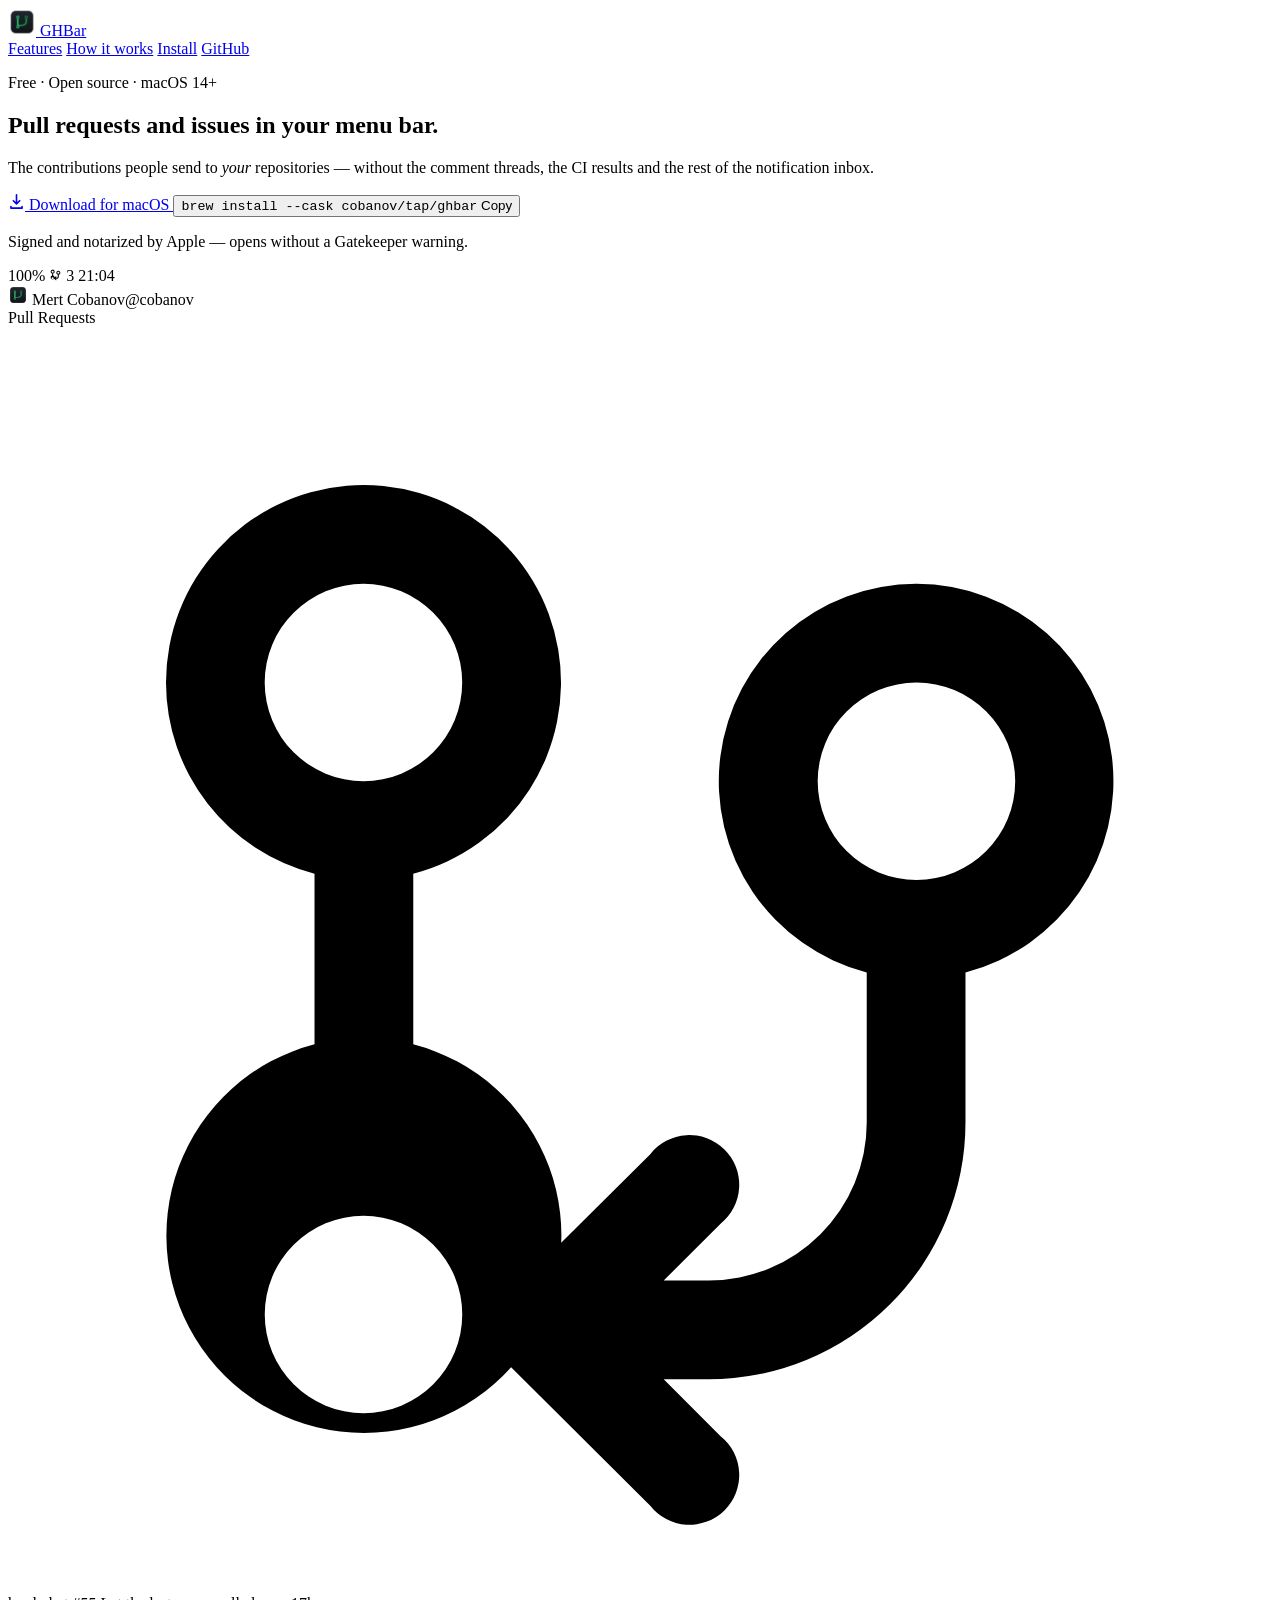
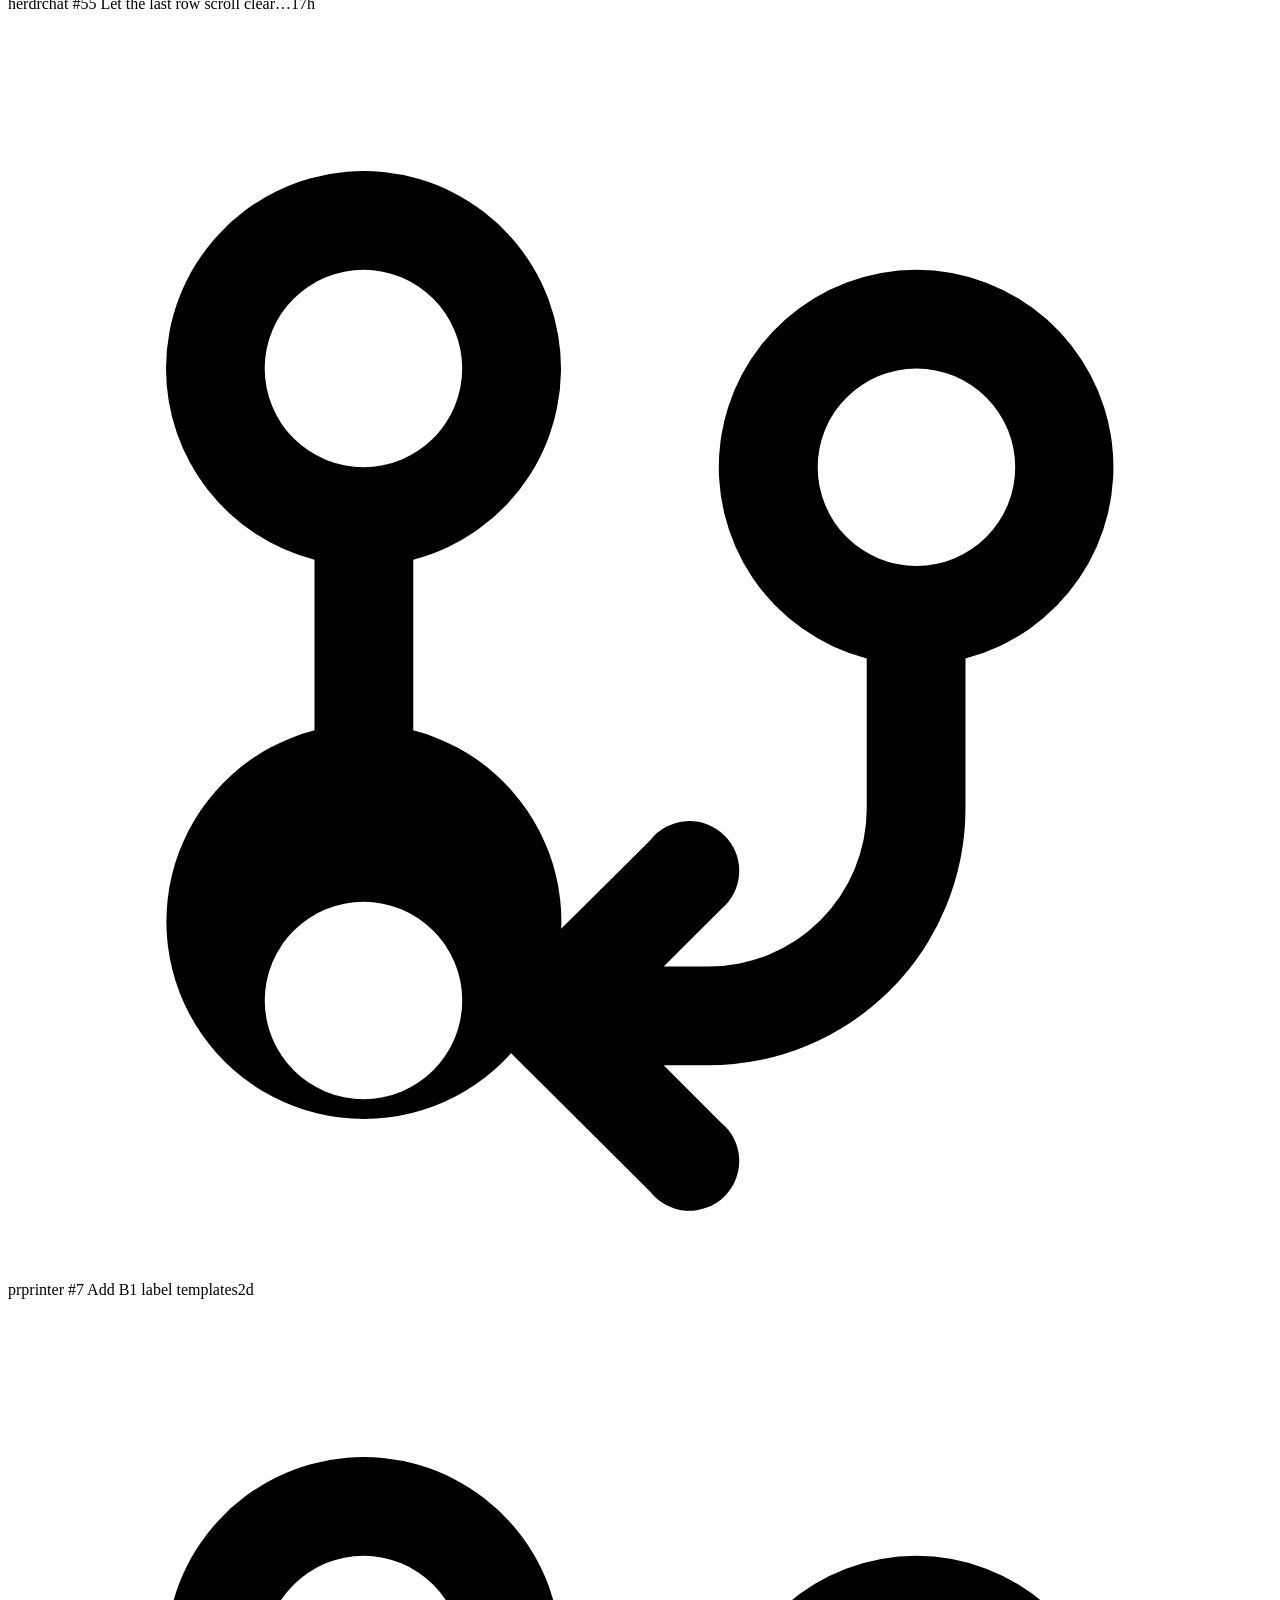
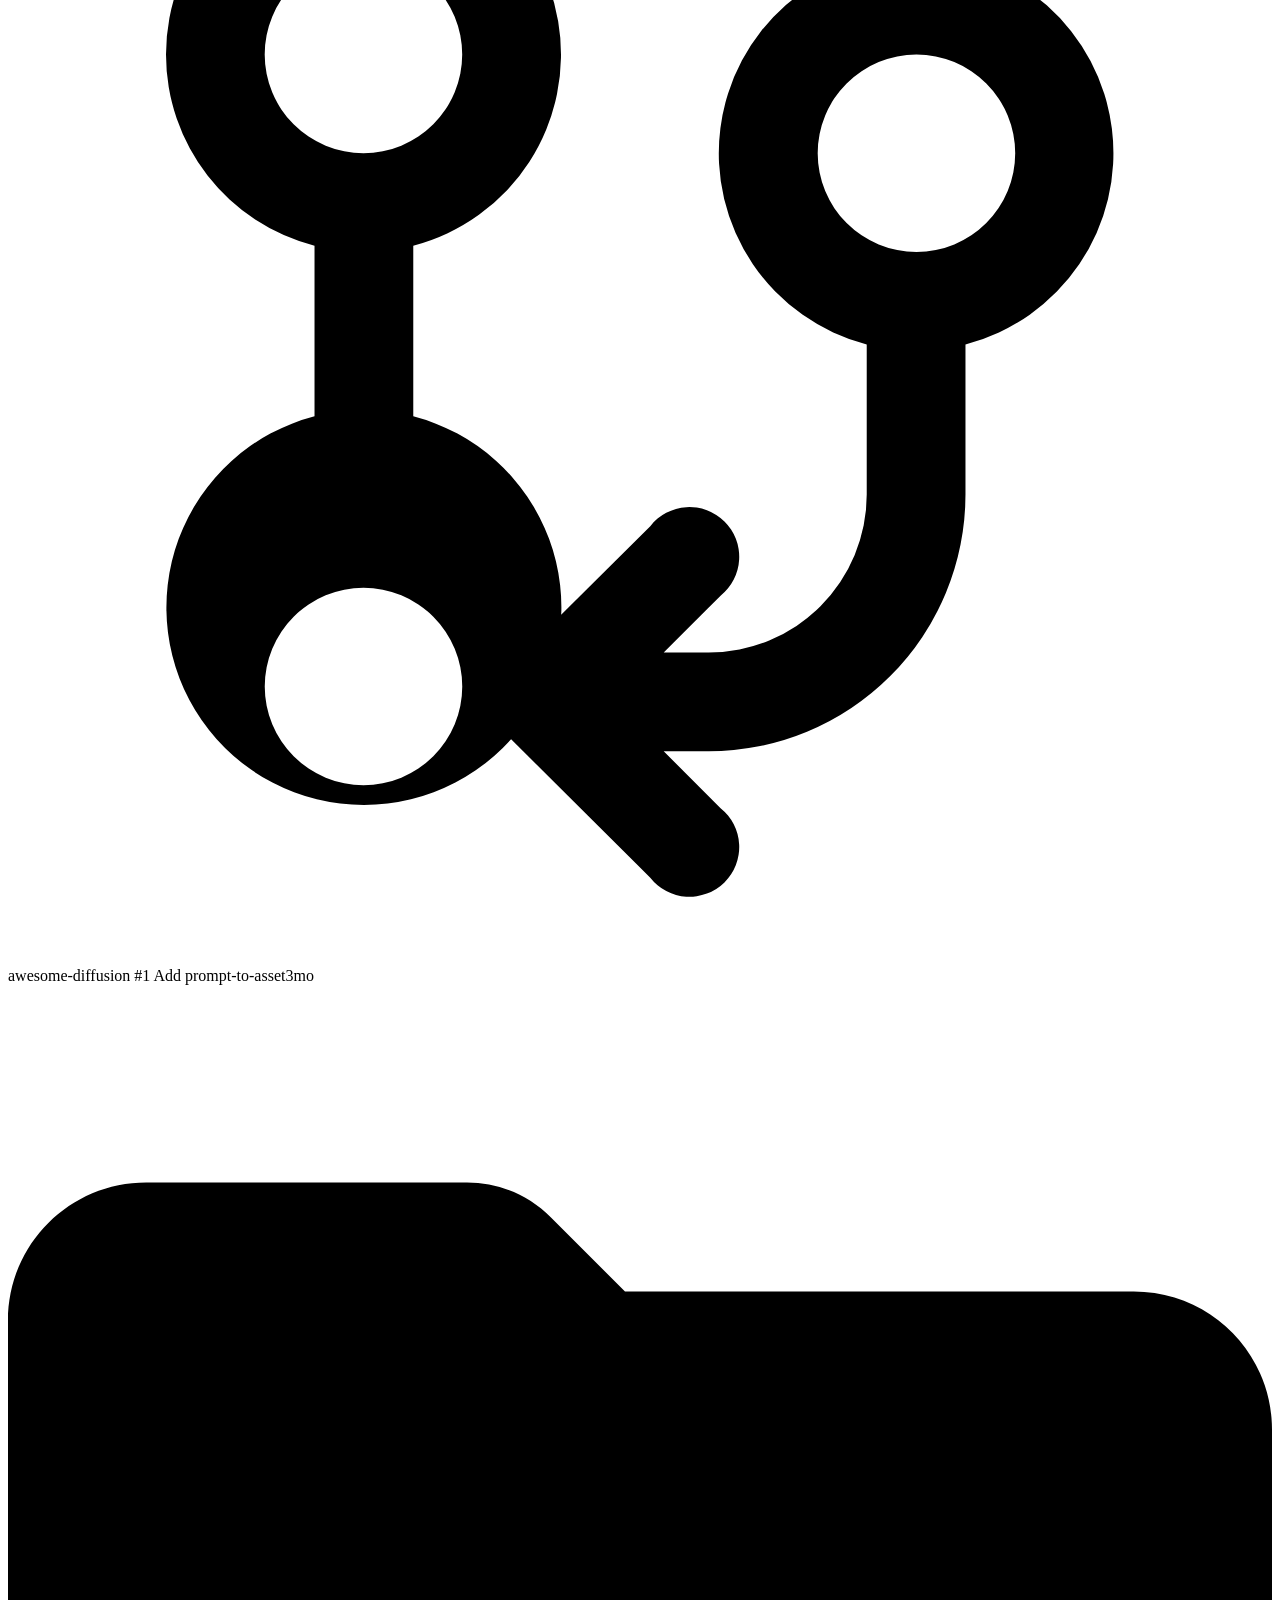
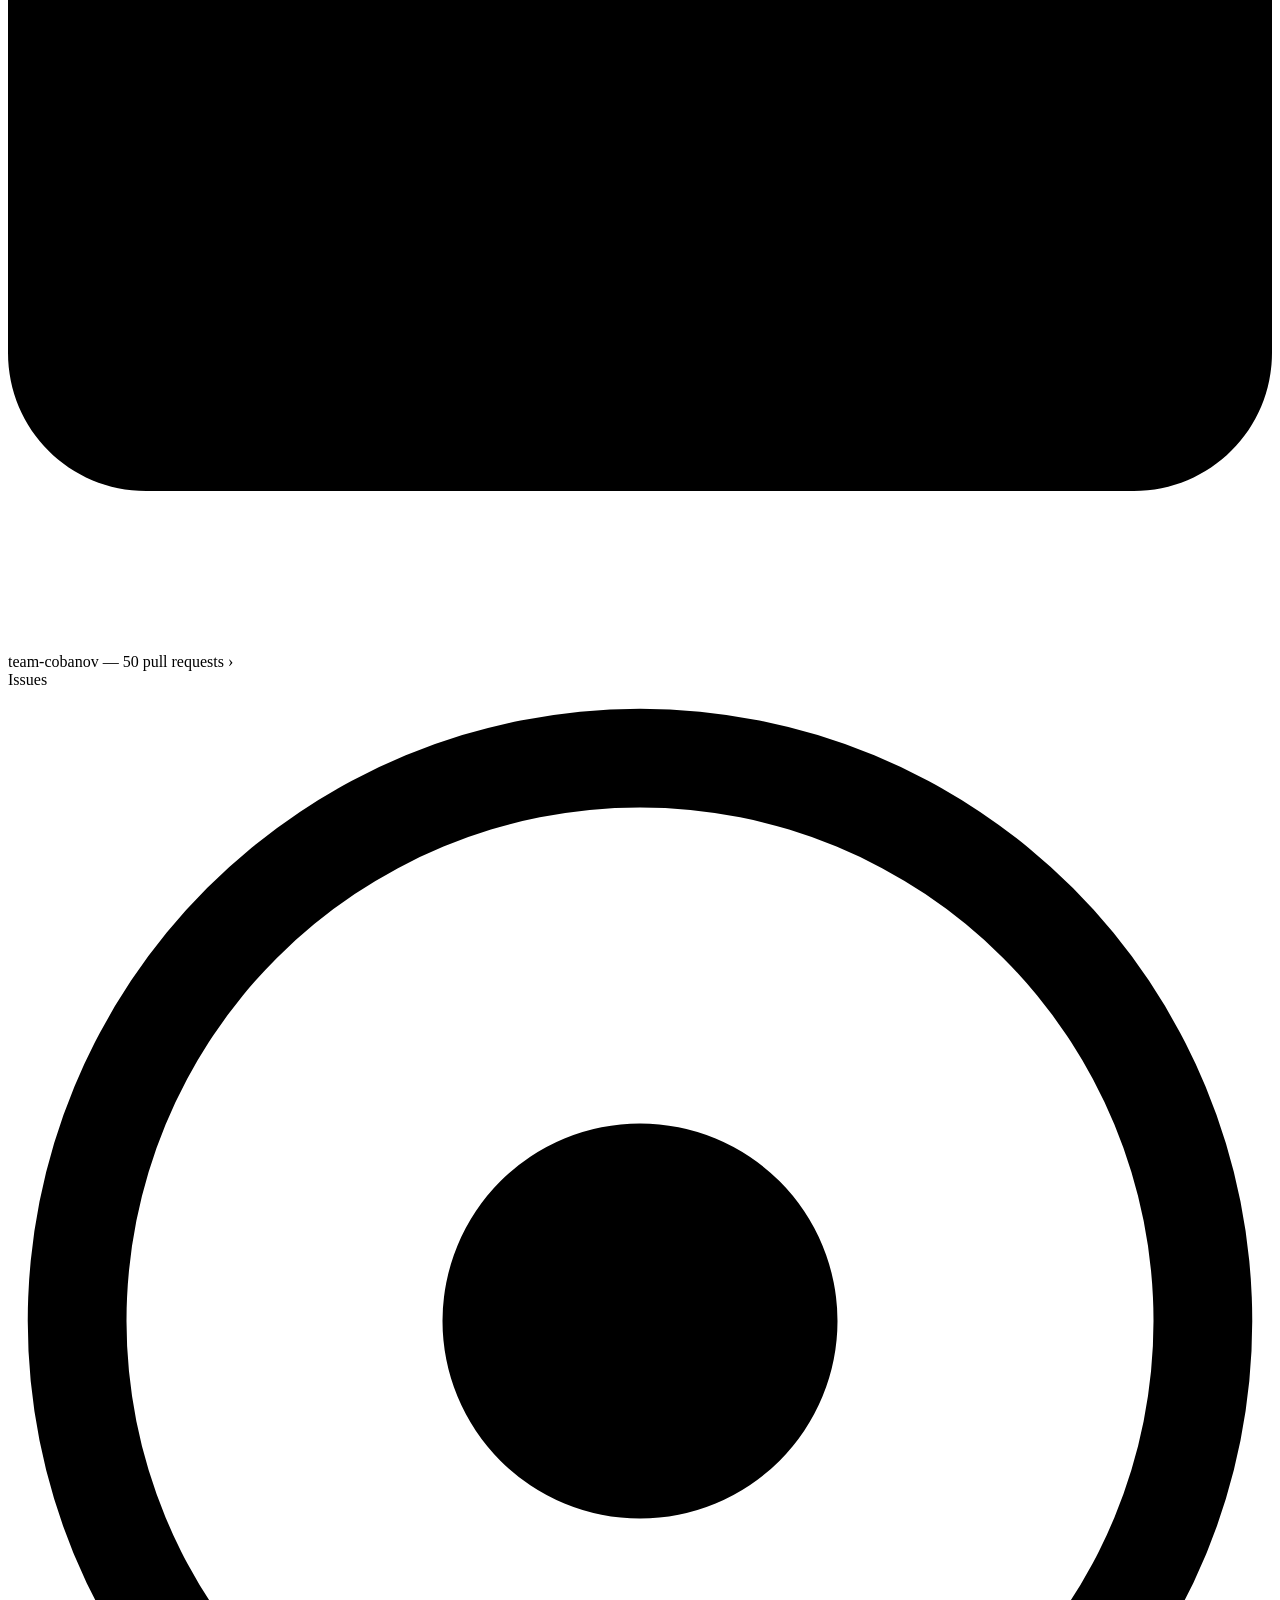
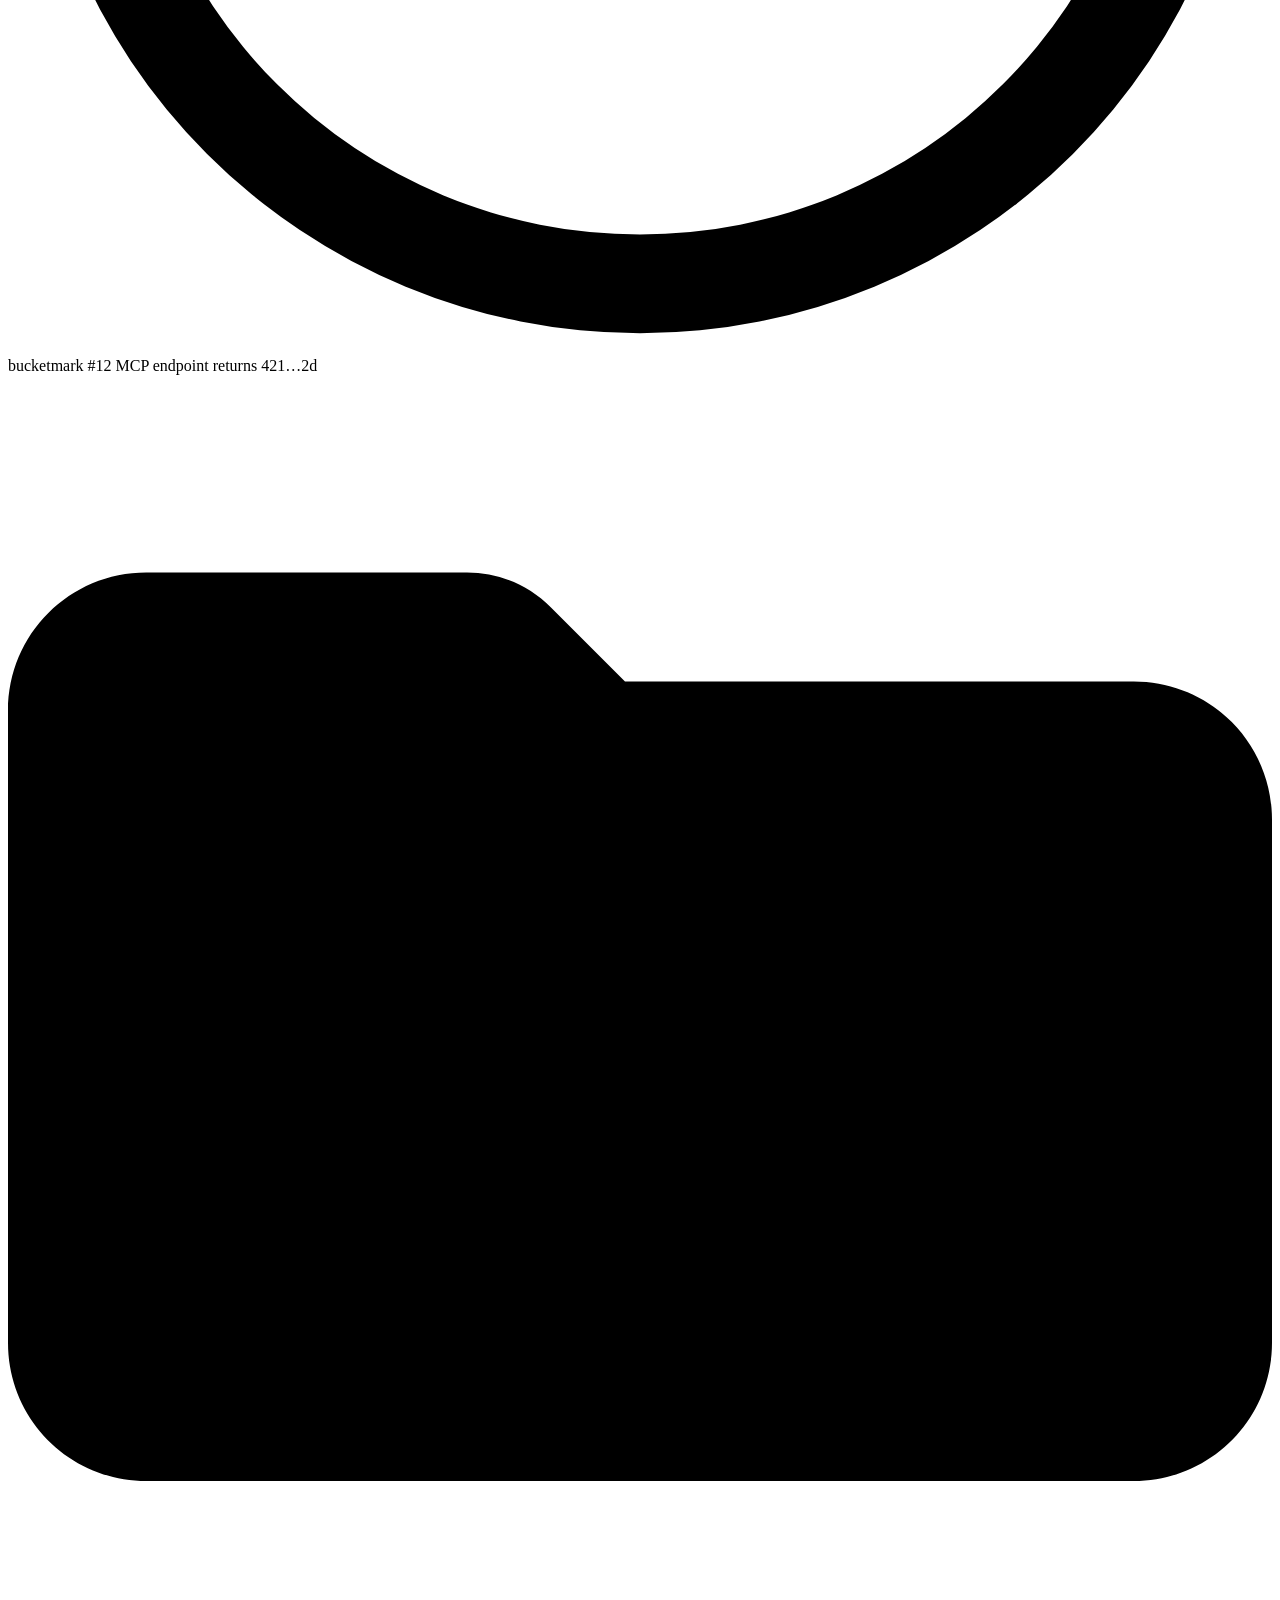
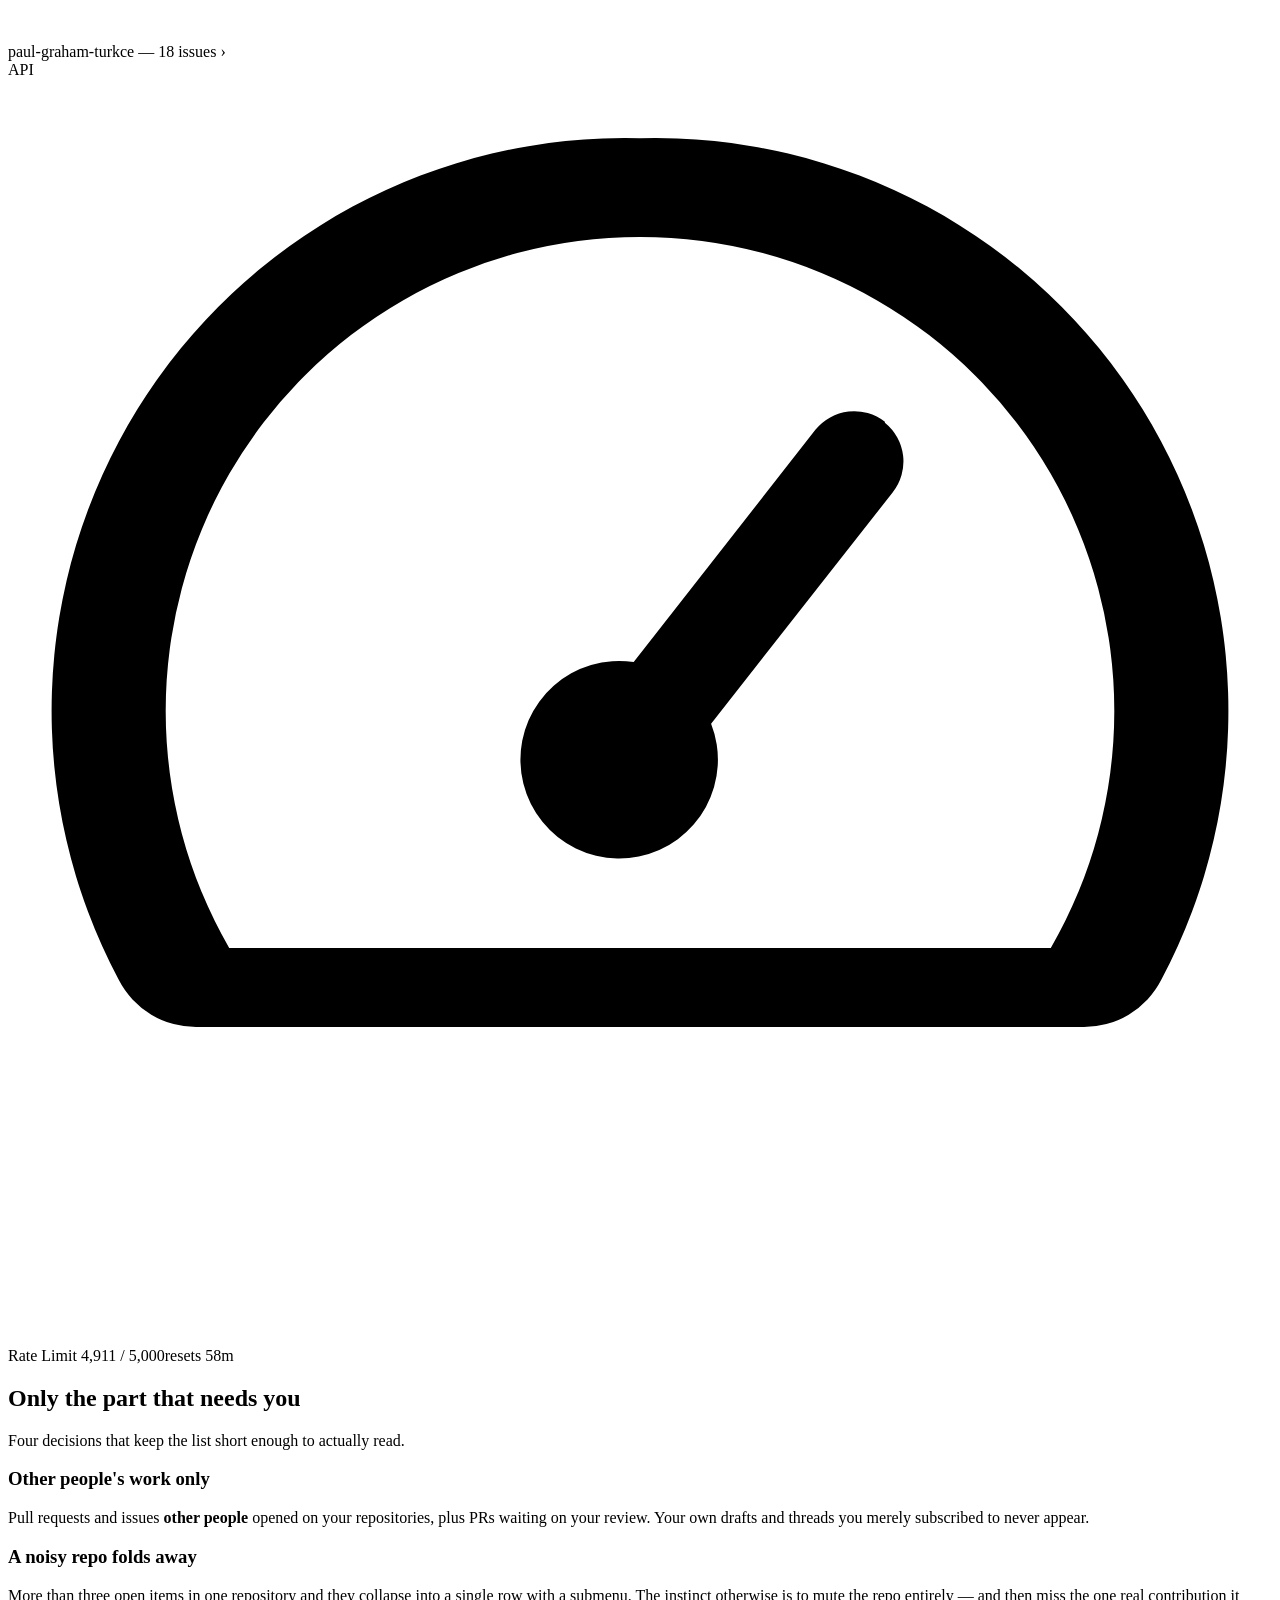
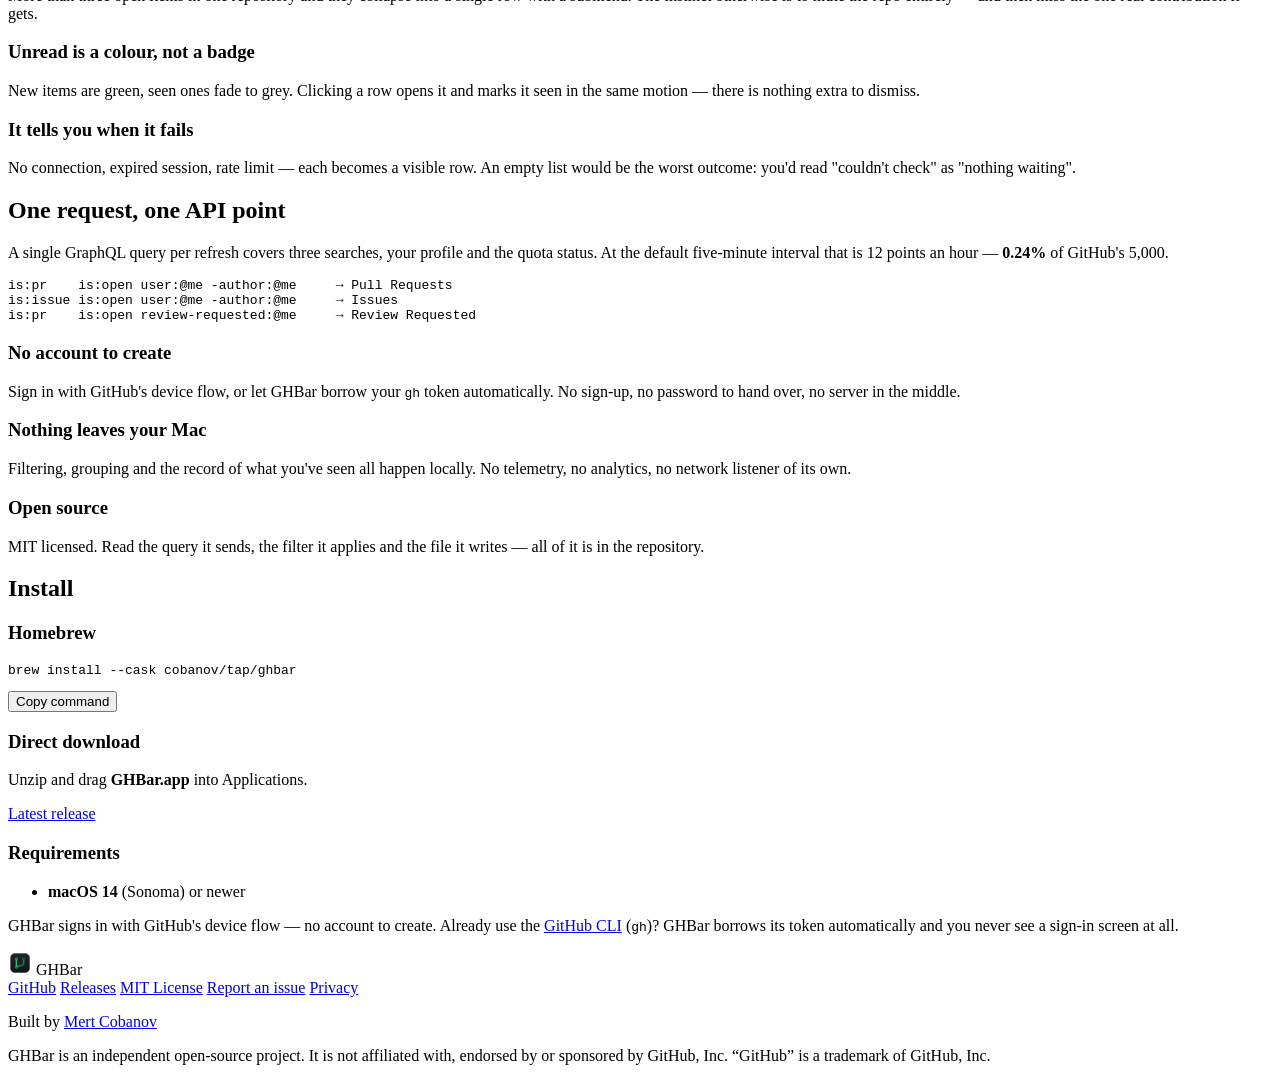
==== site/index.html @ 237daf71 "Bildirim izni ilk bildirimde sorulsun, GitHub bagimsizlik ibaresi Notifier acilista izin istiyordu: " ====
<!DOCTYPE html>
<html lang="en">
<head>
<meta charset="utf-8" />
<meta name="viewport" content="width=device-width, initial-scale=1" />
<title>GHBar — Pull requests and issues in your macOS menu bar</title>
<meta name="description" content="GHBar keeps the pull requests and issues people open on your repositories in the macOS menu bar. Free, open source, one API call per refresh." />

<meta property="og:type" content="website" />
<meta property="og:title" content="GHBar — Pull requests and issues in your menu bar" />
<meta property="og:description" content="The contributions people send you, without the rest of the notification inbox." />
<meta property="og:url" content="https://ghbar.cobanov.dev/" />
<meta property="og:image" content="https://ghbar.cobanov.dev/assets/og.png" />
<meta property="og:image:width" content="1200" />
<meta property="og:image:height" content="630" />
<meta name="twitter:card" content="summary_large_image" />
<meta name="twitter:image" content="https://ghbar.cobanov.dev/assets/og.png" />

<link rel="icon" type="image/png" href="/assets/ghbar-icon.png" />
<link rel="preconnect" href="https://fonts.googleapis.com" />
<link rel="preconnect" href="https://fonts.gstatic.com" crossorigin />
<link href="https://fonts.googleapis.com/css2?family=DM+Sans:opsz,wght@9..40,400;9..40,500;9..40,600;9..40,700&family=JetBrains+Mono:wght@400;500&display=swap" rel="stylesheet" />
<link rel="stylesheet" href="/styles.css" />

<script
  async
  src="https://oa-c.cobanov.run/oa.js"
  data-key="oa_pk_AJVuDisJ3WHs0pIKr8MQXrik6nCMRQqT"
  data-collector="https://oa-c.cobanov.run"
></script>
</head>
<body>

<header class="nav-wrap">
  <nav class="nav glass">
    <a class="brand" href="/">
      <img src="/assets/ghbar-icon.png" alt="" width="28" height="28" />
      <span>GHBar</span>
    </a>
    <div class="nav-links">
      <a href="#features">Features</a>
      <a href="#how">How it works</a>
      <a href="#install">Install</a>
      <a href="https://github.com/cobanov/ghbar">GitHub</a>
    </div>
  </nav>
</header>

<main>

<!-- ─────────────────────────── hero ─────────────────────────── -->
<section class="hero">
  <div class="container hero-grid">
    <div class="hero-copy">
      <p class="eyebrow">Free · Open source · macOS 14+</p>
      <h1>Pull requests and issues in your menu bar.</h1>
      <p class="lede">
        The contributions people send to <em>your</em> repositories — without the
        comment threads, the CI results and the rest of the notification inbox.
      </p>

      <div class="cta-row">
        <a class="btn btn-primary" href="https://github.com/cobanov/ghbar/releases/latest">
          <svg viewBox="0 0 16 16" width="17" height="17" aria-hidden="true"><path fill="currentColor" d="M8 1a.75.75 0 0 1 .75.75v6.69l1.72-1.72a.75.75 0 1 1 1.06 1.06l-3 3a.75.75 0 0 1-1.06 0l-3-3a.75.75 0 0 1 1.06-1.06l1.72 1.72V1.75A.75.75 0 0 1 8 1ZM2.75 12a.75.75 0 0 1 .75.75v.75h9v-.75a.75.75 0 0 1 1.5 0v1.5a.75.75 0 0 1-.75.75h-10.5a.75.75 0 0 1-.75-.75v-1.5a.75.75 0 0 1 .75-.75Z"/></svg>
          Download for macOS
        </a>
        <button class="btn btn-ghost copy" data-copy="brew install --cask cobanov/tap/ghbar">
          <code>brew install --cask cobanov/tap/ghbar</code>
          <span class="copy-label">Copy</span>
        </button>
      </div>

      <p class="fineprint">
        Signed and notarized by Apple — opens without a Gatekeeper warning.
      </p>
    </div>

    <!--
      Urun gorseli: ekran goruntusu degil, menunun HTML/CSS ile yeniden
      cizimi. Her cozunurlukte net kaliyor ve uygulama degistiginde
      goruntuyu yeniden cekmek gerekmiyor.
    -->
    <div class="hero-shot" aria-label="GHBar menu preview">
      <div class="menubar glass">
        <span class="mb-dot"></span>
        <span class="mb-item">100%</span>
        <span class="mb-item mb-active">
          <svg class="pr" viewBox="0 0 16 16" width="13" height="13"><use href="#pr-glyph"/></svg> 3
        </span>
        <span class="mb-item">21:04</span>
      </div>

      <div class="menu glass" role="presentation">
        <div class="row row-profile">
          <img src="/assets/ghbar-icon.png" alt="" width="20" height="20" class="avatar" />
          <span class="label">Mert Cobanov</span><span class="value">@cobanov</span>
        </div>
        <div class="sep"></div>

        <div class="section-head">Pull Requests</div>
        <div class="row">
          <svg class="ico new" viewBox="0 0 16 16"><use href="#pr-glyph"/></svg>
          <span class="label">herdrchat #55</span>
          <span class="value">Let the last row scroll clear…</span><span class="age">17h</span>
        </div>
        <div class="row">
          <svg class="ico new" viewBox="0 0 16 16"><use href="#pr-glyph"/></svg>
          <span class="label">prprinter #7</span>
          <span class="value">Add B1 label templates</span><span class="age">2d</span>
        </div>
        <div class="row seen">
          <svg class="ico" viewBox="0 0 16 16"><use href="#pr-glyph"/></svg>
          <span class="label">awesome-diffusion #1</span>
          <span class="value">Add prompt-to-asset</span><span class="age">3mo</span>
        </div>
        <div class="row group">
          <svg class="ico folder" viewBox="0 0 16 16"><use href="#folder-glyph"/></svg>
          <span class="label">team-cobanov — 50 pull requests</span>
          <span class="chev">›</span>
        </div>
        <div class="sep"></div>

        <div class="section-head">Issues</div>
        <div class="row">
          <svg class="ico new issue" viewBox="0 0 16 16"><use href="#issue-glyph"/></svg>
          <span class="label">bucketmark #12</span>
          <span class="value">MCP endpoint returns 421…</span><span class="age">2d</span>
        </div>
        <div class="row group">
          <svg class="ico folder" viewBox="0 0 16 16"><use href="#folder-glyph"/></svg>
          <span class="label">paul-graham-turkce — 18 issues</span>
          <span class="chev">›</span>
        </div>
        <div class="sep"></div>

        <div class="section-head">API</div>
        <div class="row quiet">
          <svg class="ico gauge" viewBox="0 0 16 16"><use href="#gauge-glyph"/></svg>
          <span class="label">Rate Limit</span>
          <span class="value">4,911 / 5,000</span><span class="age">resets 58m</span>
        </div>
      </div>
    </div>
  </div>
</section>

<!-- ────────────────────────── features ────────────────────────── -->
<section id="features" class="container section">
  <h2>Only the part that needs you</h2>
  <p class="section-lede">
    Four decisions that keep the list short enough to actually read.
  </p>

  <div class="cards">
    <article class="card glass">
      <h3>Other people's work only</h3>
      <p>
        Pull requests and issues <strong>other people</strong> opened on your
        repositories, plus PRs waiting on your review. Your own drafts and
        threads you merely subscribed to never appear.
      </p>
    </article>

    <article class="card glass">
      <h3>A noisy repo folds away</h3>
      <p>
        More than three open items in one repository and they collapse into a
        single row with a submenu. The instinct otherwise is to mute the repo
        entirely — and then miss the one real contribution it gets.
      </p>
    </article>

    <article class="card glass">
      <h3>Unread is a colour, not a badge</h3>
      <p>
        New items are green, seen ones fade to grey. Clicking a row opens it and
        marks it seen in the same motion — there is nothing extra to dismiss.
      </p>
    </article>

    <article class="card glass">
      <h3>It tells you when it fails</h3>
      <p>
        No connection, expired session, rate limit — each becomes a visible row.
        An empty list would be the worst outcome: you'd read "couldn't check" as
        "nothing waiting".
      </p>
    </article>
  </div>
</section>

<!-- ────────────────────────── how it works ────────────────────────── -->
<section id="how" class="section-alt">
  <div class="container section">
    <h2>One request, one API point</h2>
    <p class="section-lede">
      A single GraphQL query per refresh covers three searches, your profile and
      the quota status. At the default five-minute interval that is 12 points an
      hour — <strong>0.24%</strong> of GitHub's 5,000.
    </p>

    <pre class="code glass"><code>is:pr    is:open user:@me -author:@me     <span class="c">→ Pull Requests</span>
is:issue is:open user:@me -author:@me     <span class="c">→ Issues</span>
is:pr    is:open review-requested:@me     <span class="c">→ Review Requested</span></code></pre>

    <div class="cards cards-3">
      <article class="card glass">
        <h3>No account to create</h3>
        <p>
          Sign in with GitHub's device flow, or let GHBar borrow your
          <code>gh</code> token automatically. No sign-up, no password to hand
          over, no server in the middle.
        </p>
      </article>
      <article class="card glass">
        <h3>Nothing leaves your Mac</h3>
        <p>
          Filtering, grouping and the record of what you've seen all happen
          locally. No telemetry, no analytics, no network listener of its own.
        </p>
      </article>
      <article class="card glass">
        <h3>Open source</h3>
        <p>
          MIT licensed. Read the query it sends, the filter it applies and the
          file it writes — all of it is in the repository.
        </p>
      </article>
    </div>
  </div>
</section>

<!-- ────────────────────────── install ────────────────────────── -->
<section id="install" class="container section">
  <h2>Install</h2>

  <div class="install-grid">
    <div class="card glass">
      <h3>Homebrew</h3>
      <pre class="code inline"><code>brew install --cask cobanov/tap/ghbar</code></pre>
      <button class="btn btn-ghost small copy" data-copy="brew install --cask cobanov/tap/ghbar">
        <span class="copy-label">Copy command</span>
      </button>
    </div>

    <div class="card glass">
      <h3>Direct download</h3>
      <p>Unzip and drag <strong>GHBar.app</strong> into Applications.</p>
      <a class="btn btn-primary small" href="https://github.com/cobanov/ghbar/releases/latest">
        Latest release
      </a>
    </div>
  </div>

  <div class="requirements card glass">
    <h3>Requirements</h3>
    <ul>
      <li><strong>macOS 14</strong> (Sonoma) or newer</li>
    </ul>
    <p class="fineprint">
      GHBar signs in with GitHub's device flow — no account to create. Already use
      the <a href="https://cli.github.com">GitHub CLI</a> (<code>gh</code>)? GHBar
      borrows its token automatically and you never see a sign-in screen at all.
    </p>
  </div>
</section>

</main>

<footer>
  <div class="container footer-inner">
    <div class="footer-brand">
      <img src="/assets/ghbar-icon.png" alt="" width="24" height="24" />
      <span>GHBar</span>
    </div>
    <div class="footer-links">
      <a href="https://github.com/cobanov/ghbar">GitHub</a>
      <a href="https://github.com/cobanov/ghbar/releases">Releases</a>
      <a href="https://github.com/cobanov/ghbar/blob/main/LICENSE">MIT License</a>
      <a href="https://github.com/cobanov/ghbar/issues">Report an issue</a>
      <a href="/privacy">Privacy</a>
    </div>
    <p class="footer-note">Built by <a href="https://github.com/cobanov">Mert Cobanov</a></p>
    <p class="footer-note">GHBar is an independent open-source project. It is not affiliated with, endorsed by or sponsored by GitHub, Inc. &ldquo;GitHub&rdquo; is a trademark of GitHub, Inc.</p>
  </div>
</footer>

<!-- SVG sembol tanimlari: her ikon tek yerde, sayfada tekrar tekrar kullaniliyor -->
<svg width="0" height="0" style="position:absolute" aria-hidden="true">
  <symbol id="pr-glyph" viewBox="0 0 16 16">
    <path fill="currentColor" d="M4.5 3.25a1.25 1.25 0 1 0 0 2.5 1.25 1.25 0 0 0 0-2.5ZM2 4.5a2.5 2.5 0 1 1 3.13 2.42v2.16a2.5 2.5 0 1 1-1.25 0V6.92A2.5 2.5 0 0 1 2 4.5Zm2.5 6.75a1.25 1.25 0 1 0 0 2.5 1.25 1.25 0 0 0 0-2.5Zm7-8a2.5 2.5 0 0 1 .62 4.92v1.9a3.25 3.25 0 0 1-3.25 3.25H8.3l.72.72a.63.63 0 1 1-.89.88l-1.79-1.78a.63.63 0 0 1 0-.89l1.79-1.78a.63.63 0 1 1 .89.88l-.72.72h.57a2 2 0 0 0 2-2v-1.9a2.5 2.5 0 0 1 .63-4.92Zm0 1.25a1.25 1.25 0 1 0 0 2.5 1.25 1.25 0 0 0 0-2.5Z"/>
  </symbol>
  <symbol id="issue-glyph" viewBox="0 0 16 16">
    <path fill="currentColor" d="M8 1.5a6.5 6.5 0 1 0 0 13 6.5 6.5 0 0 0 0-13ZM.25 8a7.75 7.75 0 1 1 15.5 0 7.75 7.75 0 0 1-15.5 0ZM8 5.5a2.5 2.5 0 1 1 0 5 2.5 2.5 0 0 1 0-5Z"/>
  </symbol>
  <symbol id="folder-glyph" viewBox="0 0 16 16">
    <path fill="currentColor" d="M1.75 2.5h4.06c.4 0 .78.16 1.06.44l.94.94h6.44c.97 0 1.75.78 1.75 1.75v6.62c0 .97-.78 1.75-1.75 1.75H1.75C.78 14 0 13.22 0 12.25V4.25C0 3.28.78 2.5 1.75 2.5Z"/>
  </symbol>
  <symbol id="gauge-glyph" viewBox="0 0 16 16">
    <path fill="currentColor" d="M8 2a6 6 0 0 0-5.2 9h10.4A6 6 0 0 0 8 2Zm0-1.25A7.25 7.25 0 0 1 14.6 11.4a1.1 1.1 0 0 1-1 .6H2.4a1.1 1.1 0 0 1-1-.6A7.25 7.25 0 0 1 8 .75Zm3.1 3.6a.63.63 0 0 1 .1.88L8.9 8.16a1.25 1.25 0 1 1-.98-.78l2.3-2.94a.63.63 0 0 1 .88-.1Z"/>
  </symbol>
</svg>

<script>
  // "Copy" dugmeleri: panoya yazar, iki saniye geri bildirim gosterir.
  document.querySelectorAll('.copy').forEach(function (button) {
    button.addEventListener('click', function () {
      var text = button.dataset.copy;
      navigator.clipboard.writeText(text).then(function () {
        var label = button.querySelector('.copy-label');
        if (!label) return;
        var original = label.textContent;
        label.textContent = 'Copied';
        button.classList.add('copied');
        setTimeout(function () {
          label.textContent = original;
          button.classList.remove('copied');
        }, 2000);
      });
    });
  });
</script>

</body>
</html>
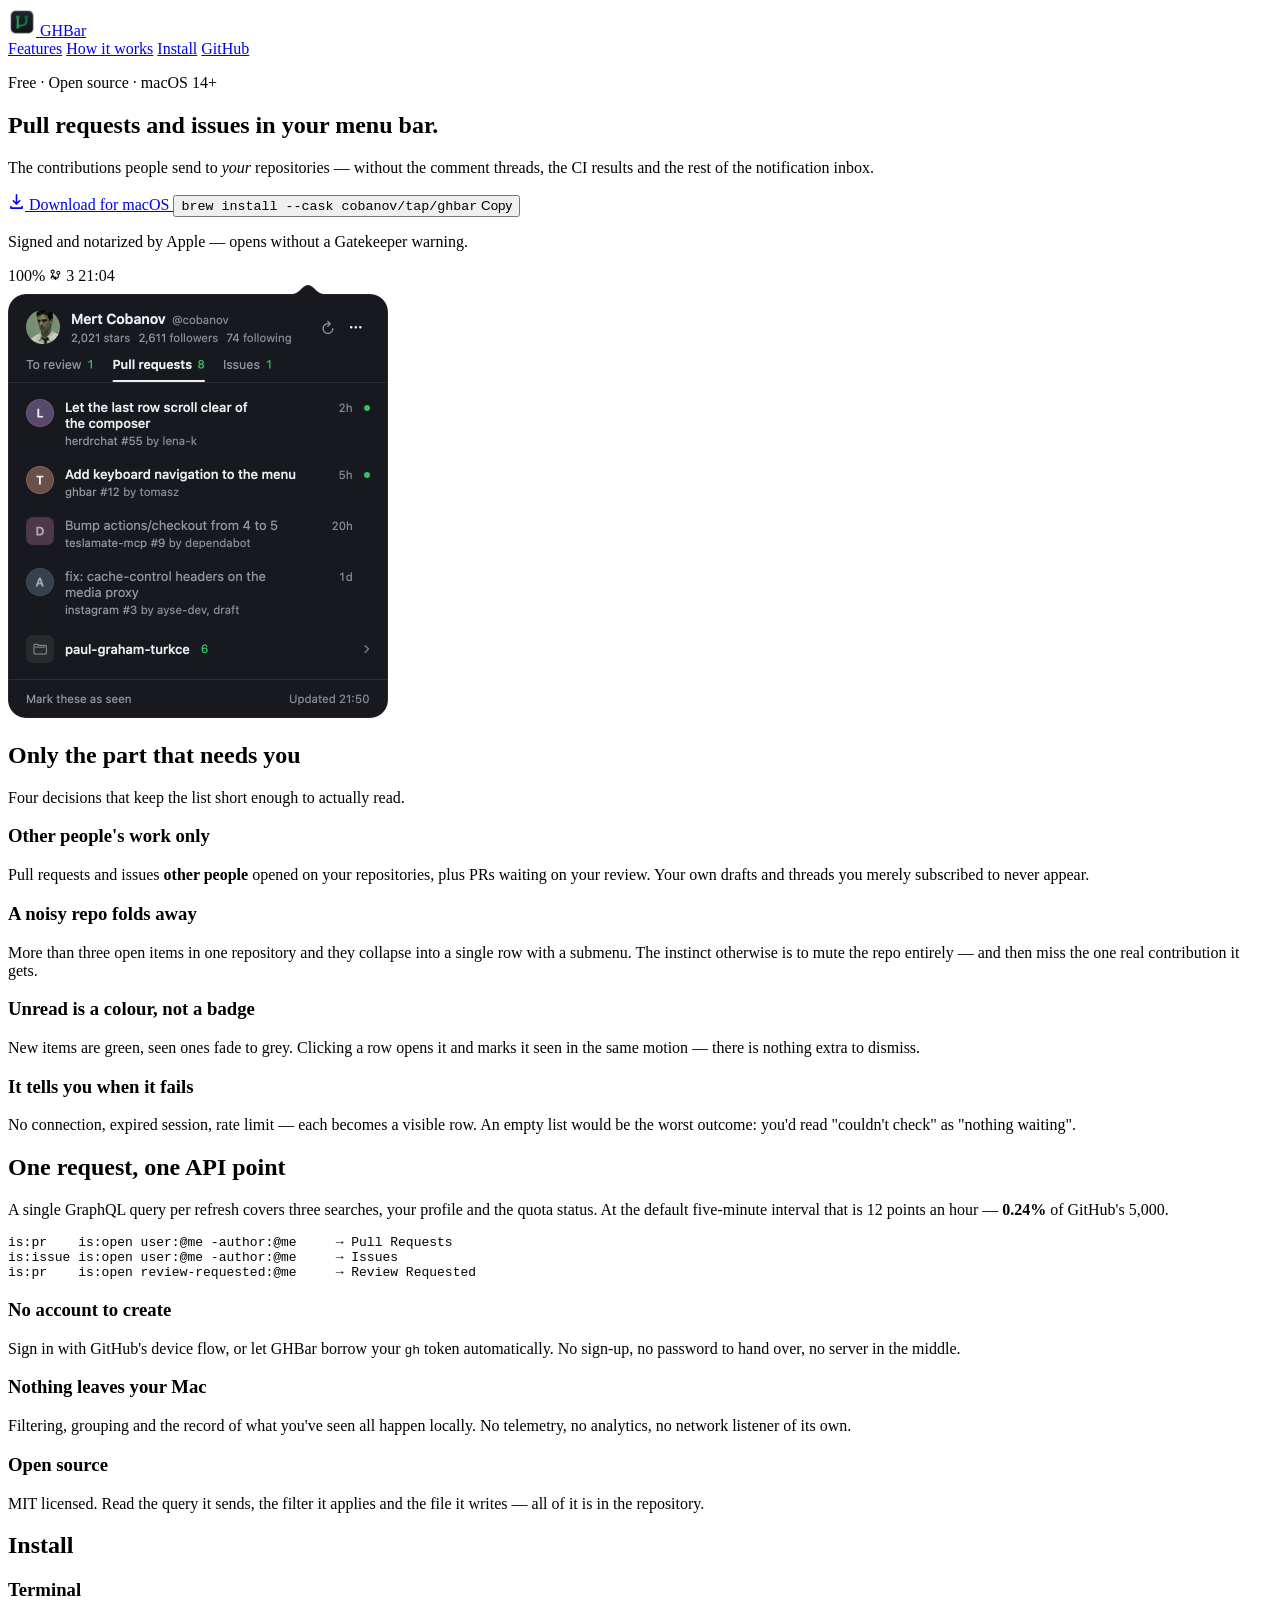
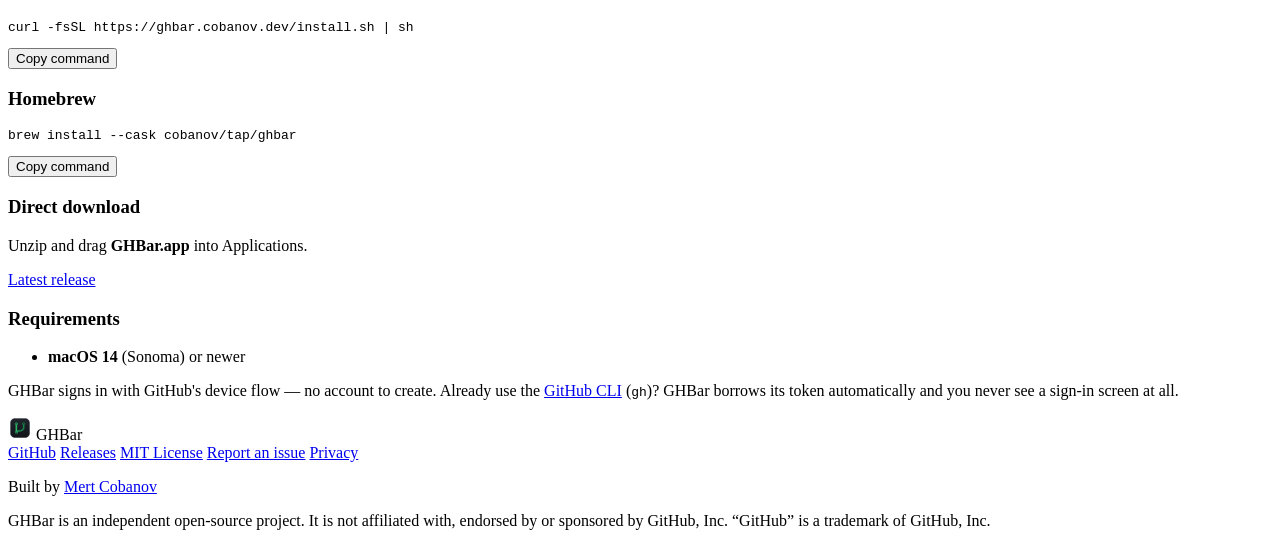
==== commit adf78268: "One-line installer, shorter README, site shows the panel - install.sh: downloads the latest release," ====
--- a/site/index.html
+++ b/site/index.html
@@ -76,11 +76,10 @@
     </div>
 
     <!--
-      Urun gorseli: ekran goruntusu degil, menunun HTML/CSS ile yeniden
-      cizimi. Her cozunurlukte net kaliyor ve uygulama degistiginde
-      goruntuyu yeniden cekmek gerekmiyor.
+      Urun gorseli: panel, uygulamanin kendisinden ornek veriyle cizildi
+      (GHBar --render-panel). Panel degisince yeniden cizilmeli.
     -->
-    <div class="hero-shot" aria-label="GHBar menu preview">
+    <div class="hero-shot" aria-label="GHBar panel preview">
       <div class="menubar glass">
         <span class="mb-dot"></span>
         <span class="mb-item">100%</span>
@@ -90,56 +89,7 @@
         <span class="mb-item">21:04</span>
       </div>
 
-      <div class="menu glass" role="presentation">
-        <div class="row row-profile">
-          <img src="/assets/ghbar-icon.png" alt="" width="20" height="20" class="avatar" />
-          <span class="label">Mert Cobanov</span><span class="value">@cobanov</span>
-        </div>
-        <div class="sep"></div>
-
-        <div class="section-head">Pull Requests</div>
-        <div class="row">
-          <svg class="ico new" viewBox="0 0 16 16"><use href="#pr-glyph"/></svg>
-          <span class="label">herdrchat #55</span>
-          <span class="value">Let the last row scroll clear…</span><span class="age">17h</span>
-        </div>
-        <div class="row">
-          <svg class="ico new" viewBox="0 0 16 16"><use href="#pr-glyph"/></svg>
-          <span class="label">prprinter #7</span>
-          <span class="value">Add B1 label templates</span><span class="age">2d</span>
-        </div>
-        <div class="row seen">
-          <svg class="ico" viewBox="0 0 16 16"><use href="#pr-glyph"/></svg>
-          <span class="label">awesome-diffusion #1</span>
-          <span class="value">Add prompt-to-asset</span><span class="age">3mo</span>
-        </div>
-        <div class="row group">
-          <svg class="ico folder" viewBox="0 0 16 16"><use href="#folder-glyph"/></svg>
-          <span class="label">team-cobanov — 50 pull requests</span>
-          <span class="chev">›</span>
-        </div>
-        <div class="sep"></div>
-
-        <div class="section-head">Issues</div>
-        <div class="row">
-          <svg class="ico new issue" viewBox="0 0 16 16"><use href="#issue-glyph"/></svg>
-          <span class="label">bucketmark #12</span>
-          <span class="value">MCP endpoint returns 421…</span><span class="age">2d</span>
-        </div>
-        <div class="row group">
-          <svg class="ico folder" viewBox="0 0 16 16"><use href="#folder-glyph"/></svg>
-          <span class="label">paul-graham-turkce — 18 issues</span>
-          <span class="chev">›</span>
-        </div>
-        <div class="sep"></div>
-
-        <div class="section-head">API</div>
-        <div class="row quiet">
-          <svg class="ico gauge" viewBox="0 0 16 16"><use href="#gauge-glyph"/></svg>
-          <span class="label">Rate Limit</span>
-          <span class="value">4,911 / 5,000</span><span class="age">resets 58m</span>
-        </div>
-      </div>
+      <img class="panel-shot" src="/assets/panel.png" width="380" height="433" alt="The GHBar panel: tabs for reviews, pull requests and issues, each row with its author" />
     </div>
   </div>
 </section>
@@ -236,6 +186,14 @@
 
   <div class="install-grid">
     <div class="card glass">
+      <h3>Terminal</h3>
+      <pre class="code inline"><code>curl -fsSL https://ghbar.cobanov.dev/install.sh | sh</code></pre>
+      <button class="btn btn-ghost small copy" data-copy="curl -fsSL https://ghbar.cobanov.dev/install.sh | sh">
+        <span class="copy-label">Copy command</span>
+      </button>
+    </div>
+
+    <div class="card glass">
       <h3>Homebrew</h3>
       <pre class="code inline"><code>brew install --cask cobanov/tap/ghbar</code></pre>
       <button class="btn btn-ghost small copy" data-copy="brew install --cask cobanov/tap/ghbar">
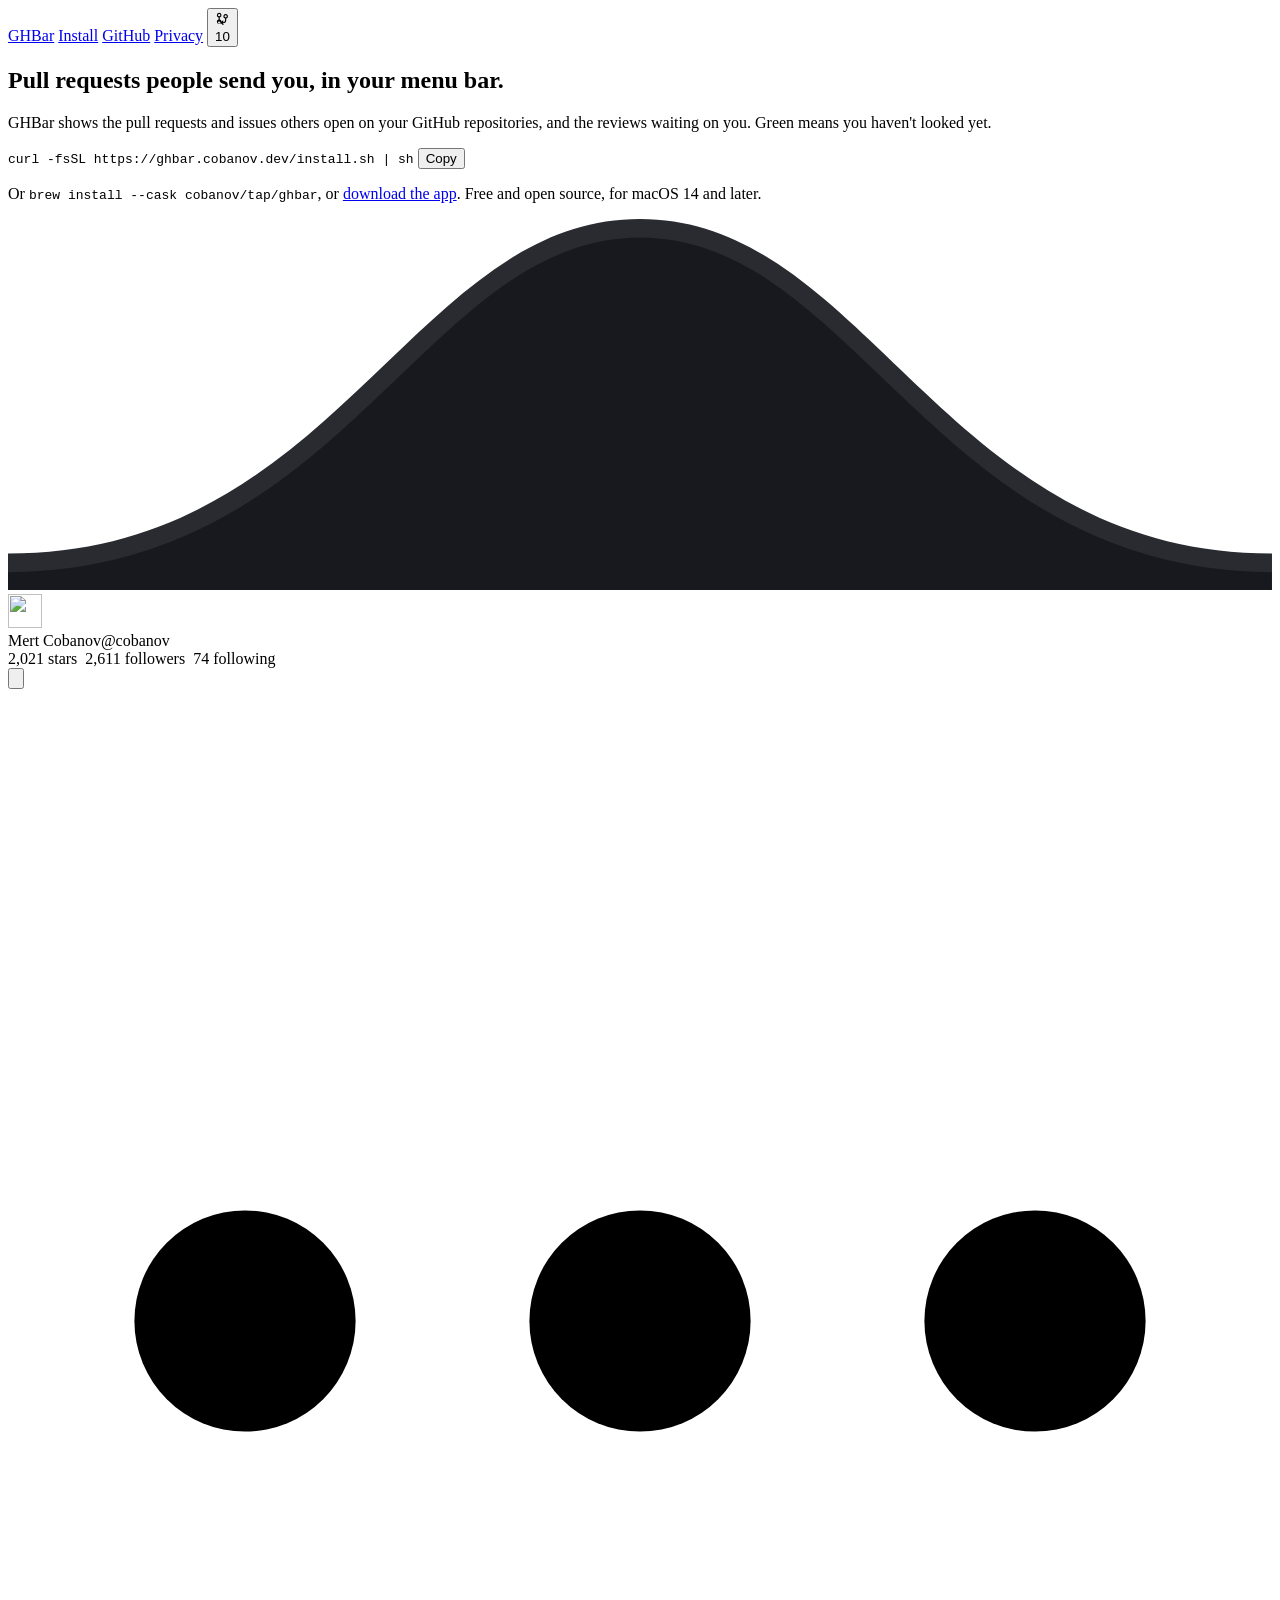
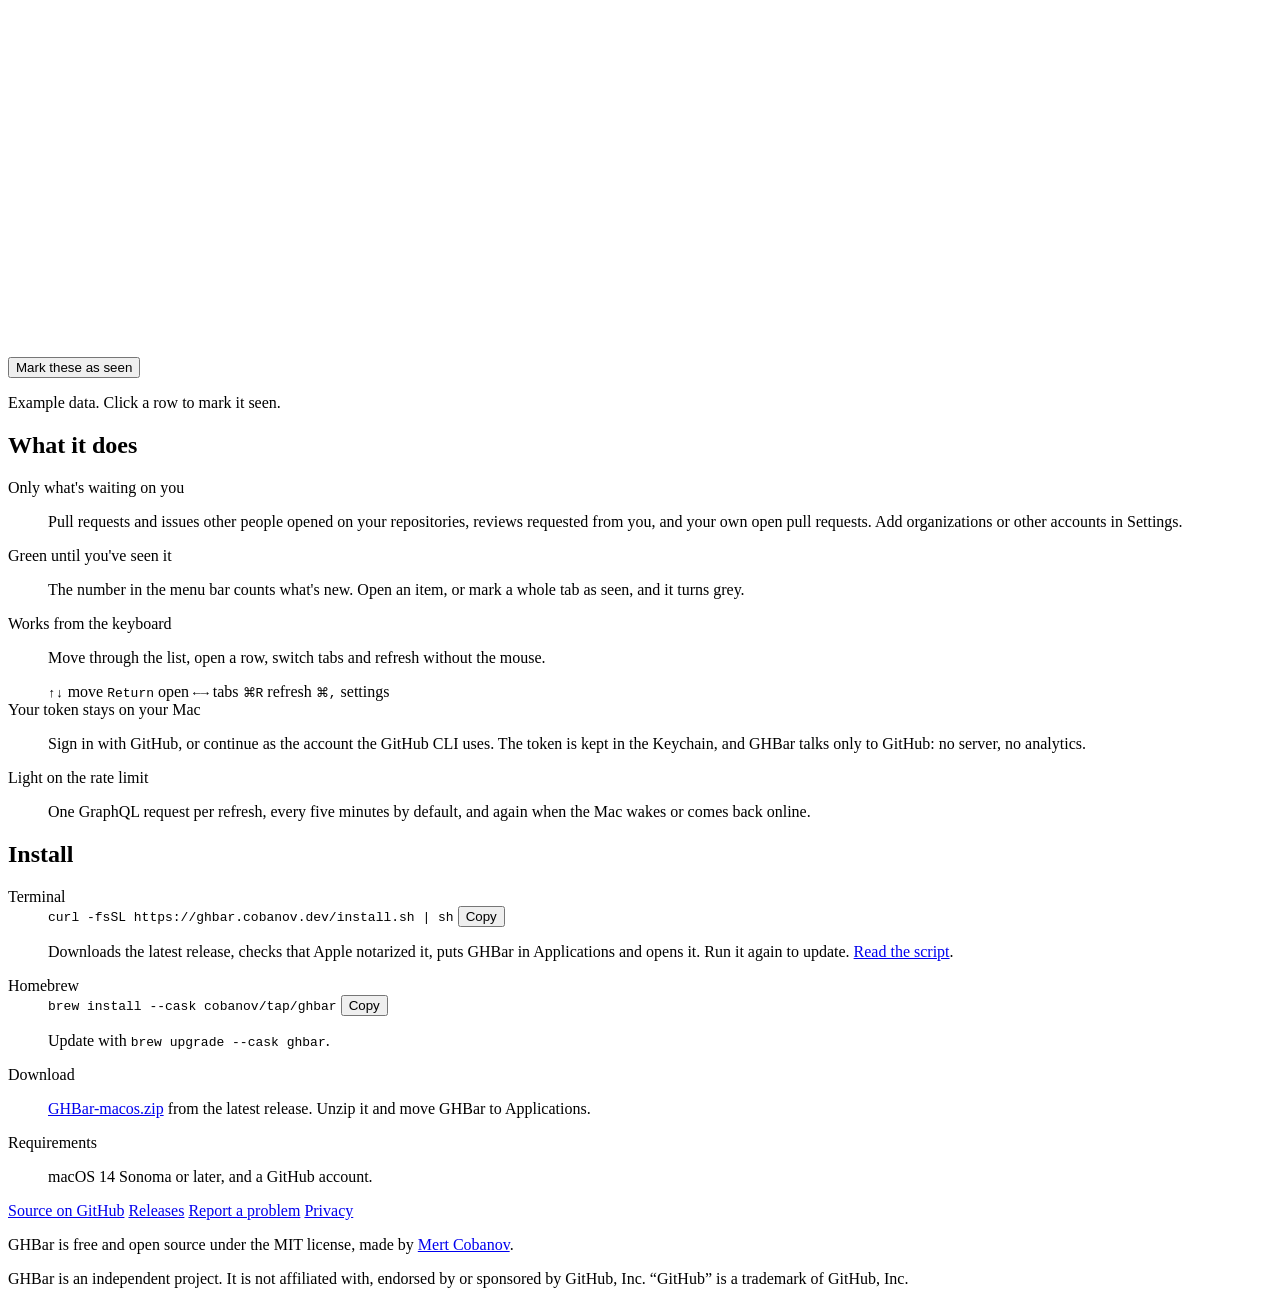
==== commit f52fe686: "Site: the page is the Mac desktop the panel hangs from The top edge is a menu bar with GHBar's statu" ====
--- a/site/index.html
+++ b/site/index.html
@@ -3,23 +3,24 @@
 <head>
 <meta charset="utf-8" />
 <meta name="viewport" content="width=device-width, initial-scale=1" />
-<title>GHBar — Pull requests and issues in your macOS menu bar</title>
-<meta name="description" content="GHBar keeps the pull requests and issues people open on your repositories in the macOS menu bar. Free, open source, one API call per refresh." />
+<title>GHBar: pull requests and issues in your Mac's menu bar</title>
+<meta name="description" content="GHBar shows the pull requests and issues people open on your GitHub repositories, and the reviews waiting on you, in the macOS menu bar. Free and open source." />
+<meta name="theme-color" content="#13612e" />
 
 <meta property="og:type" content="website" />
-<meta property="og:title" content="GHBar — Pull requests and issues in your menu bar" />
-<meta property="og:description" content="The contributions people send you, without the rest of the notification inbox." />
+<meta property="og:title" content="GHBar: pull requests people send you, in your menu bar" />
+<meta property="og:description" content="A free, open-source macOS menu bar app for the pull requests and issues people open on your GitHub repositories." />
 <meta property="og:url" content="https://ghbar.cobanov.dev/" />
-<meta property="og:image" content="https://ghbar.cobanov.dev/assets/og.png" />
+<meta property="og:image" content="https://ghbar.cobanov.dev/assets/og.png?v=3" />
 <meta property="og:image:width" content="1200" />
 <meta property="og:image:height" content="630" />
 <meta name="twitter:card" content="summary_large_image" />
-<meta name="twitter:image" content="https://ghbar.cobanov.dev/assets/og.png" />
+<meta name="twitter:image" content="https://ghbar.cobanov.dev/assets/og.png?v=3" />
 
 <link rel="icon" type="image/png" href="/assets/ghbar-icon.png" />
 <link rel="preconnect" href="https://fonts.googleapis.com" />
 <link rel="preconnect" href="https://fonts.gstatic.com" crossorigin />
-<link href="https://fonts.googleapis.com/css2?family=DM+Sans:opsz,wght@9..40,400;9..40,500;9..40,600;9..40,700&family=JetBrains+Mono:wght@400;500&display=swap" rel="stylesheet" />
+<link href="https://fonts.googleapis.com/css2?family=Mona+Sans:wdth,wght@100..125,400..900&display=swap" rel="stylesheet" />
 <link rel="stylesheet" href="/styles.css" />
 
 <script
@@ -31,253 +32,176 @@
 </head>
 <body>
 
-<header class="nav-wrap">
-  <nav class="nav glass">
-    <a class="brand" href="/">
-      <img src="/assets/ghbar-icon.png" alt="" width="28" height="28" />
-      <span>GHBar</span>
-    </a>
-    <div class="nav-links">
-      <a href="#features">Features</a>
-      <a href="#how">How it works</a>
-      <a href="#install">Install</a>
-      <a href="https://github.com/cobanov/ghbar">GitHub</a>
-    </div>
-  </nav>
+<!-- The top of the page is a Mac menu bar; GHBar's status item opens the panel below it. -->
+<header class="menubar">
+  <a class="app" href="/">GHBar</a>
+  <a href="#install">Install</a>
+  <a class="optional" href="https://github.com/cobanov/ghbar">GitHub</a>
+  <a class="optional" href="/privacy">Privacy</a>
+  <span class="spacer"></span>
+  <button class="mb-item status-item" id="status-item" aria-controls="panel" aria-expanded="true" aria-label="GHBar, 10 new">
+    <svg viewBox="0 0 16 16" aria-hidden="true"><use href="#pr-glyph" /></svg><span id="status-count">10</span>
+  </button>
+  <span class="mb-item clock" id="clock" aria-hidden="true"></span>
 </header>
 
 <main>
 
-<!-- ─────────────────────────── hero ─────────────────────────── -->
 <section class="hero">
-  <div class="container hero-grid">
-    <div class="hero-copy">
-      <p class="eyebrow">Free · Open source · macOS 14+</p>
-      <h1>Pull requests and issues in your menu bar.</h1>
-      <p class="lede">
-        The contributions people send to <em>your</em> repositories — without the
-        comment threads, the CI results and the rest of the notification inbox.
-      </p>
-
-      <div class="cta-row">
-        <a class="btn btn-primary" href="https://github.com/cobanov/ghbar/releases/latest">
-          <svg viewBox="0 0 16 16" width="17" height="17" aria-hidden="true"><path fill="currentColor" d="M8 1a.75.75 0 0 1 .75.75v6.69l1.72-1.72a.75.75 0 1 1 1.06 1.06l-3 3a.75.75 0 0 1-1.06 0l-3-3a.75.75 0 0 1 1.06-1.06l1.72 1.72V1.75A.75.75 0 0 1 8 1ZM2.75 12a.75.75 0 0 1 .75.75v.75h9v-.75a.75.75 0 0 1 1.5 0v1.5a.75.75 0 0 1-.75.75h-10.5a.75.75 0 0 1-.75-.75v-1.5a.75.75 0 0 1 .75-.75Z"/></svg>
-          Download for macOS
-        </a>
-        <button class="btn btn-ghost copy" data-copy="brew install --cask cobanov/tap/ghbar">
-          <code>brew install --cask cobanov/tap/ghbar</code>
-          <span class="copy-label">Copy</span>
-        </button>
+  <div class="hero-copy">
+    <h1>Pull requests people send you, in your menu bar.</h1>
+    <p class="lede">
+      GHBar shows the pull requests and issues others open on your GitHub repositories,
+      and the reviews waiting on you. Green means you haven't looked yet.
+    </p>
+
+    <div class="install-line">
+      <code>curl -fsSL https://ghbar.cobanov.dev/install.sh | sh</code>
+      <button class="copy" data-copy="curl -fsSL https://ghbar.cobanov.dev/install.sh | sh">Copy</button>
+    </div>
+    <p class="alt-install">
+      Or <code>brew install --cask cobanov/tap/ghbar</code>, or
+      <a href="https://github.com/cobanov/ghbar/releases/latest/download/GHBar-macos.zip">download the app</a>.
+      Free and open source, for macOS 14 and later.
+    </p>
+  </div>
+
+  <div class="panel-slot">
+    <div class="panel" id="panel" role="region" aria-label="GHBar panel, with example data">
+      <svg class="arrow" viewBox="0 0 34 10" aria-hidden="true">
+        <path d="M0 10V9h0C8.84 9 10.88 0 17 0s8.16 9 17 9v1z" fill="#17191e" />
+        <path d="M0 9C8.84 9 10.88 0 17 0s8.16 9 17 9" fill="none" stroke="rgba(255,255,255,0.08)" />
+      </svg>
+      <div class="panel-body">
+        <div class="p-head">
+          <img class="p-avatar" src="/assets/avatar.jpg" alt="" width="34" height="34" />
+          <div class="p-id">
+            <div class="p-name">Mert Cobanov<span class="p-login">@cobanov</span></div>
+            <div class="p-stats">2,021 stars&ensp;2,611 followers<span class="p-follow">&ensp;74 following</span></div>
+          </div>
+          <button class="p-icon" id="refresh" aria-label="Refresh">
+            <svg viewBox="0 0 16 16" aria-hidden="true"><path fill="none" stroke="currentColor" stroke-width="1.5" stroke-linecap="round" d="M13.25 8A5.25 5.25 0 1 1 11.6 4.2M13.25 2.25v2.5h-2.5" /></svg>
+          </button>
+          <span class="p-icon" aria-hidden="true">
+            <svg viewBox="0 0 16 16"><circle cx="3" cy="8" r="1.4" fill="currentColor" /><circle cx="8" cy="8" r="1.4" fill="currentColor" /><circle cx="13" cy="8" r="1.4" fill="currentColor" /></svg>
+          </span>
+        </div>
+        <div class="p-tabs" role="tablist" id="tabs"></div>
+        <div class="p-list" id="list" role="tabpanel"></div>
+        <div class="p-foot">
+          <button id="mark-seen">Mark these as seen</button>
+          <span class="p-updated" id="updated"></span>
+        </div>
       </div>
-
-      <p class="fineprint">
-        Signed and notarized by Apple — opens without a Gatekeeper warning.
-      </p>
-    </div>
-
-    <!--
-      Urun gorseli: panel, uygulamanin kendisinden ornek veriyle cizildi
-      (GHBar --render-panel). Panel degisince yeniden cizilmeli.
-    -->
-    <div class="hero-shot" aria-label="GHBar panel preview">
-      <div class="menubar glass">
-        <span class="mb-dot"></span>
-        <span class="mb-item">100%</span>
-        <span class="mb-item mb-active">
-          <svg class="pr" viewBox="0 0 16 16" width="13" height="13"><use href="#pr-glyph"/></svg> 3
-        </span>
-        <span class="mb-item">21:04</span>
-      </div>
-
-      <img class="panel-shot" src="/assets/panel.png" width="380" height="433" alt="The GHBar panel: tabs for reviews, pull requests and issues, each row with its author" />
-    </div>
+    </div>
+    <p class="try">Example data. Click a row to mark it seen.</p>
   </div>
 </section>
 
-<!-- ────────────────────────── features ────────────────────────── -->
-<section id="features" class="container section">
-  <h2>Only the part that needs you</h2>
-  <p class="section-lede">
-    Four decisions that keep the list short enough to actually read.
-  </p>
-
-  <div class="cards">
-    <article class="card glass">
-      <h3>Other people's work only</h3>
-      <p>
-        Pull requests and issues <strong>other people</strong> opened on your
-        repositories, plus PRs waiting on your review. Your own drafts and
-        threads you merely subscribed to never appear.
-      </p>
-    </article>
-
-    <article class="card glass">
-      <h3>A noisy repo folds away</h3>
-      <p>
-        More than three open items in one repository and they collapse into a
-        single row with a submenu. The instinct otherwise is to mute the repo
-        entirely — and then miss the one real contribution it gets.
-      </p>
-    </article>
-
-    <article class="card glass">
-      <h3>Unread is a colour, not a badge</h3>
-      <p>
-        New items are green, seen ones fade to grey. Clicking a row opens it and
-        marks it seen in the same motion — there is nothing extra to dismiss.
-      </p>
-    </article>
-
-    <article class="card glass">
-      <h3>It tells you when it fails</h3>
-      <p>
-        No connection, expired session, rate limit — each becomes a visible row.
-        An empty list would be the worst outcome: you'd read "couldn't check" as
-        "nothing waiting".
-      </p>
-    </article>
-  </div>
+<section class="section">
+  <h2>What it does</h2>
+  <dl class="facts">
+    <div>
+      <dt>Only what's waiting on you</dt>
+      <dd><p>Pull requests and issues other people opened on your repositories, reviews
+      requested from you, and your own open pull requests. Add organizations or other
+      accounts in Settings.</p></dd>
+    </div>
+    <div>
+      <dt>Green until you've seen it</dt>
+      <dd><p>The number in the menu bar counts what's new. Open an item, or mark a whole tab
+      as seen, and it turns grey.</p></dd>
+    </div>
+    <div>
+      <dt>Works from the keyboard</dt>
+      <dd>
+        <p>Move through the list, open a row, switch tabs and refresh without the mouse.</p>
+        <div class="keys">
+          <span><kbd>↑</kbd><kbd>↓</kbd> move</span>
+          <span><kbd>Return</kbd> open</span>
+          <span><kbd>←</kbd><kbd>→</kbd> tabs</span>
+          <span><kbd>⌘R</kbd> refresh</span>
+          <span><kbd>⌘,</kbd> settings</span>
+        </div>
+      </dd>
+    </div>
+    <div>
+      <dt>Your token stays on your Mac</dt>
+      <dd><p>Sign in with GitHub, or continue as the account the GitHub CLI uses. The token is
+      kept in the Keychain, and GHBar talks only to GitHub: no server, no analytics.</p></dd>
+    </div>
+    <div>
+      <dt>Light on the rate limit</dt>
+      <dd><p>One GraphQL request per refresh, every five minutes by default, and again when
+      the Mac wakes or comes back online.</p></dd>
+    </div>
+  </dl>
 </section>
 
-<!-- ────────────────────────── how it works ────────────────────────── -->
-<section id="how" class="section-alt">
-  <div class="container section">
-    <h2>One request, one API point</h2>
-    <p class="section-lede">
-      A single GraphQL query per refresh covers three searches, your profile and
-      the quota status. At the default five-minute interval that is 12 points an
-      hour — <strong>0.24%</strong> of GitHub's 5,000.
-    </p>
-
-    <pre class="code glass"><code>is:pr    is:open user:@me -author:@me     <span class="c">→ Pull Requests</span>
-is:issue is:open user:@me -author:@me     <span class="c">→ Issues</span>
-is:pr    is:open review-requested:@me     <span class="c">→ Review Requested</span></code></pre>
-
-    <div class="cards cards-3">
-      <article class="card glass">
-        <h3>No account to create</h3>
-        <p>
-          Sign in with GitHub's device flow, or let GHBar borrow your
-          <code>gh</code> token automatically. No sign-up, no password to hand
-          over, no server in the middle.
-        </p>
-      </article>
-      <article class="card glass">
-        <h3>Nothing leaves your Mac</h3>
-        <p>
-          Filtering, grouping and the record of what you've seen all happen
-          locally. No telemetry, no analytics, no network listener of its own.
-        </p>
-      </article>
-      <article class="card glass">
-        <h3>Open source</h3>
-        <p>
-          MIT licensed. Read the query it sends, the filter it applies and the
-          file it writes — all of it is in the repository.
-        </p>
-      </article>
-    </div>
-  </div>
+<section class="section" id="install">
+  <h2>Install</h2>
+  <dl class="facts">
+    <div>
+      <dt>Terminal</dt>
+      <dd>
+        <div class="install-line">
+          <code>curl -fsSL https://ghbar.cobanov.dev/install.sh | sh</code>
+          <button class="copy" data-copy="curl -fsSL https://ghbar.cobanov.dev/install.sh | sh">Copy</button>
+        </div>
+        <p>Downloads the latest release, checks that Apple notarized it, puts GHBar in
+        Applications and opens it. Run it again to update.
+        <a href="https://github.com/cobanov/ghbar/blob/main/install.sh">Read the script</a>.</p>
+      </dd>
+    </div>
+    <div>
+      <dt>Homebrew</dt>
+      <dd>
+        <div class="install-line">
+          <code>brew install --cask cobanov/tap/ghbar</code>
+          <button class="copy" data-copy="brew install --cask cobanov/tap/ghbar">Copy</button>
+        </div>
+        <p>Update with <code>brew upgrade --cask ghbar</code>.</p>
+      </dd>
+    </div>
+    <div>
+      <dt>Download</dt>
+      <dd><p><a href="https://github.com/cobanov/ghbar/releases/latest/download/GHBar-macos.zip">GHBar-macos.zip</a>
+      from the latest release. Unzip it and move GHBar to Applications.</p></dd>
+    </div>
+    <div>
+      <dt>Requirements</dt>
+      <dd><p>macOS 14 Sonoma or later, and a GitHub account.</p></dd>
+    </div>
+  </dl>
 </section>
 
-<!-- ────────────────────────── install ────────────────────────── -->
-<section id="install" class="container section">
-  <h2>Install</h2>
-
-  <div class="install-grid">
-    <div class="card glass">
-      <h3>Terminal</h3>
-      <pre class="code inline"><code>curl -fsSL https://ghbar.cobanov.dev/install.sh | sh</code></pre>
-      <button class="btn btn-ghost small copy" data-copy="curl -fsSL https://ghbar.cobanov.dev/install.sh | sh">
-        <span class="copy-label">Copy command</span>
-      </button>
-    </div>
-
-    <div class="card glass">
-      <h3>Homebrew</h3>
-      <pre class="code inline"><code>brew install --cask cobanov/tap/ghbar</code></pre>
-      <button class="btn btn-ghost small copy" data-copy="brew install --cask cobanov/tap/ghbar">
-        <span class="copy-label">Copy command</span>
-      </button>
-    </div>
-
-    <div class="card glass">
-      <h3>Direct download</h3>
-      <p>Unzip and drag <strong>GHBar.app</strong> into Applications.</p>
-      <a class="btn btn-primary small" href="https://github.com/cobanov/ghbar/releases/latest">
-        Latest release
-      </a>
-    </div>
-  </div>
-
-  <div class="requirements card glass">
-    <h3>Requirements</h3>
-    <ul>
-      <li><strong>macOS 14</strong> (Sonoma) or newer</li>
-    </ul>
-    <p class="fineprint">
-      GHBar signs in with GitHub's device flow — no account to create. Already use
-      the <a href="https://cli.github.com">GitHub CLI</a> (<code>gh</code>)? GHBar
-      borrows its token automatically and you never see a sign-in screen at all.
-    </p>
-  </div>
-</section>
-
 </main>
 
 <footer>
-  <div class="container footer-inner">
-    <div class="footer-brand">
-      <img src="/assets/ghbar-icon.png" alt="" width="24" height="24" />
-      <span>GHBar</span>
-    </div>
-    <div class="footer-links">
-      <a href="https://github.com/cobanov/ghbar">GitHub</a>
-      <a href="https://github.com/cobanov/ghbar/releases">Releases</a>
-      <a href="https://github.com/cobanov/ghbar/blob/main/LICENSE">MIT License</a>
-      <a href="https://github.com/cobanov/ghbar/issues">Report an issue</a>
-      <a href="/privacy">Privacy</a>
-    </div>
-    <p class="footer-note">Built by <a href="https://github.com/cobanov">Mert Cobanov</a></p>
-    <p class="footer-note">GHBar is an independent open-source project. It is not affiliated with, endorsed by or sponsored by GitHub, Inc. &ldquo;GitHub&rdquo; is a trademark of GitHub, Inc.</p>
-  </div>
+  <nav>
+    <a href="https://github.com/cobanov/ghbar">Source on GitHub</a>
+    <a href="https://github.com/cobanov/ghbar/releases">Releases</a>
+    <a href="https://github.com/cobanov/ghbar/issues">Report a problem</a>
+    <a href="/privacy">Privacy</a>
+  </nav>
+  <p>GHBar is free and open source under the MIT license, made by
+  <a href="https://github.com/cobanov">Mert Cobanov</a>.</p>
+  <p>GHBar is an independent project. It is not affiliated with, endorsed by or sponsored by
+  GitHub, Inc. &ldquo;GitHub&rdquo; is a trademark of GitHub, Inc.</p>
 </footer>
 
-<!-- SVG sembol tanimlari: her ikon tek yerde, sayfada tekrar tekrar kullaniliyor -->
 <svg width="0" height="0" style="position:absolute" aria-hidden="true">
   <symbol id="pr-glyph" viewBox="0 0 16 16">
     <path fill="currentColor" d="M4.5 3.25a1.25 1.25 0 1 0 0 2.5 1.25 1.25 0 0 0 0-2.5ZM2 4.5a2.5 2.5 0 1 1 3.13 2.42v2.16a2.5 2.5 0 1 1-1.25 0V6.92A2.5 2.5 0 0 1 2 4.5Zm2.5 6.75a1.25 1.25 0 1 0 0 2.5 1.25 1.25 0 0 0 0-2.5Zm7-8a2.5 2.5 0 0 1 .62 4.92v1.9a3.25 3.25 0 0 1-3.25 3.25H8.3l.72.72a.63.63 0 1 1-.89.88l-1.79-1.78a.63.63 0 0 1 0-.89l1.79-1.78a.63.63 0 1 1 .89.88l-.72.72h.57a2 2 0 0 0 2-2v-1.9a2.5 2.5 0 0 1 .63-4.92Zm0 1.25a1.25 1.25 0 1 0 0 2.5 1.25 1.25 0 0 0 0-2.5Z"/>
   </symbol>
-  <symbol id="issue-glyph" viewBox="0 0 16 16">
-    <path fill="currentColor" d="M8 1.5a6.5 6.5 0 1 0 0 13 6.5 6.5 0 0 0 0-13ZM.25 8a7.75 7.75 0 1 1 15.5 0 7.75 7.75 0 0 1-15.5 0ZM8 5.5a2.5 2.5 0 1 1 0 5 2.5 2.5 0 0 1 0-5Z"/>
+  <symbol id="folder-glyph" viewBox="0 0 16 16">
+    <path fill="none" stroke="currentColor" stroke-width="1.2" d="M1.75 3.25h3.9c.33 0 .64.13.88.37l.97.96h6.75c.55 0 1 .45 1 1v6.67c0 .55-.45 1-1 1H1.75c-.55 0-1-.45-1-1V4.25c0-.55.45-1 1-1Z"/>
   </symbol>
-  <symbol id="folder-glyph" viewBox="0 0 16 16">
-    <path fill="currentColor" d="M1.75 2.5h4.06c.4 0 .78.16 1.06.44l.94.94h6.44c.97 0 1.75.78 1.75 1.75v6.62c0 .97-.78 1.75-1.75 1.75H1.75C.78 14 0 13.22 0 12.25V4.25C0 3.28.78 2.5 1.75 2.5Z"/>
-  </symbol>
-  <symbol id="gauge-glyph" viewBox="0 0 16 16">
-    <path fill="currentColor" d="M8 2a6 6 0 0 0-5.2 9h10.4A6 6 0 0 0 8 2Zm0-1.25A7.25 7.25 0 0 1 14.6 11.4a1.1 1.1 0 0 1-1 .6H2.4a1.1 1.1 0 0 1-1-.6A7.25 7.25 0 0 1 8 .75Zm3.1 3.6a.63.63 0 0 1 .1.88L8.9 8.16a1.25 1.25 0 1 1-.98-.78l2.3-2.94a.63.63 0 0 1 .88-.1Z"/>
+  <symbol id="chev-glyph" viewBox="0 0 9 9">
+    <path fill="none" stroke="currentColor" stroke-width="1.6" stroke-linecap="round" stroke-linejoin="round" d="M3 1.5 6 4.5 3 7.5"/>
   </symbol>
 </svg>
 
-<script>
-  // "Copy" dugmeleri: panoya yazar, iki saniye geri bildirim gosterir.
-  document.querySelectorAll('.copy').forEach(function (button) {
-    button.addEventListener('click', function () {
-      var text = button.dataset.copy;
-      navigator.clipboard.writeText(text).then(function () {
-        var label = button.querySelector('.copy-label');
-        if (!label) return;
-        var original = label.textContent;
-        label.textContent = 'Copied';
-        button.classList.add('copied');
-        setTimeout(function () {
-          label.textContent = original;
-          button.classList.remove('copied');
-        }, 2000);
-      });
-    });
-  });
-</script>
-
+<script src="/panel.js"></script>
 </body>
 </html>
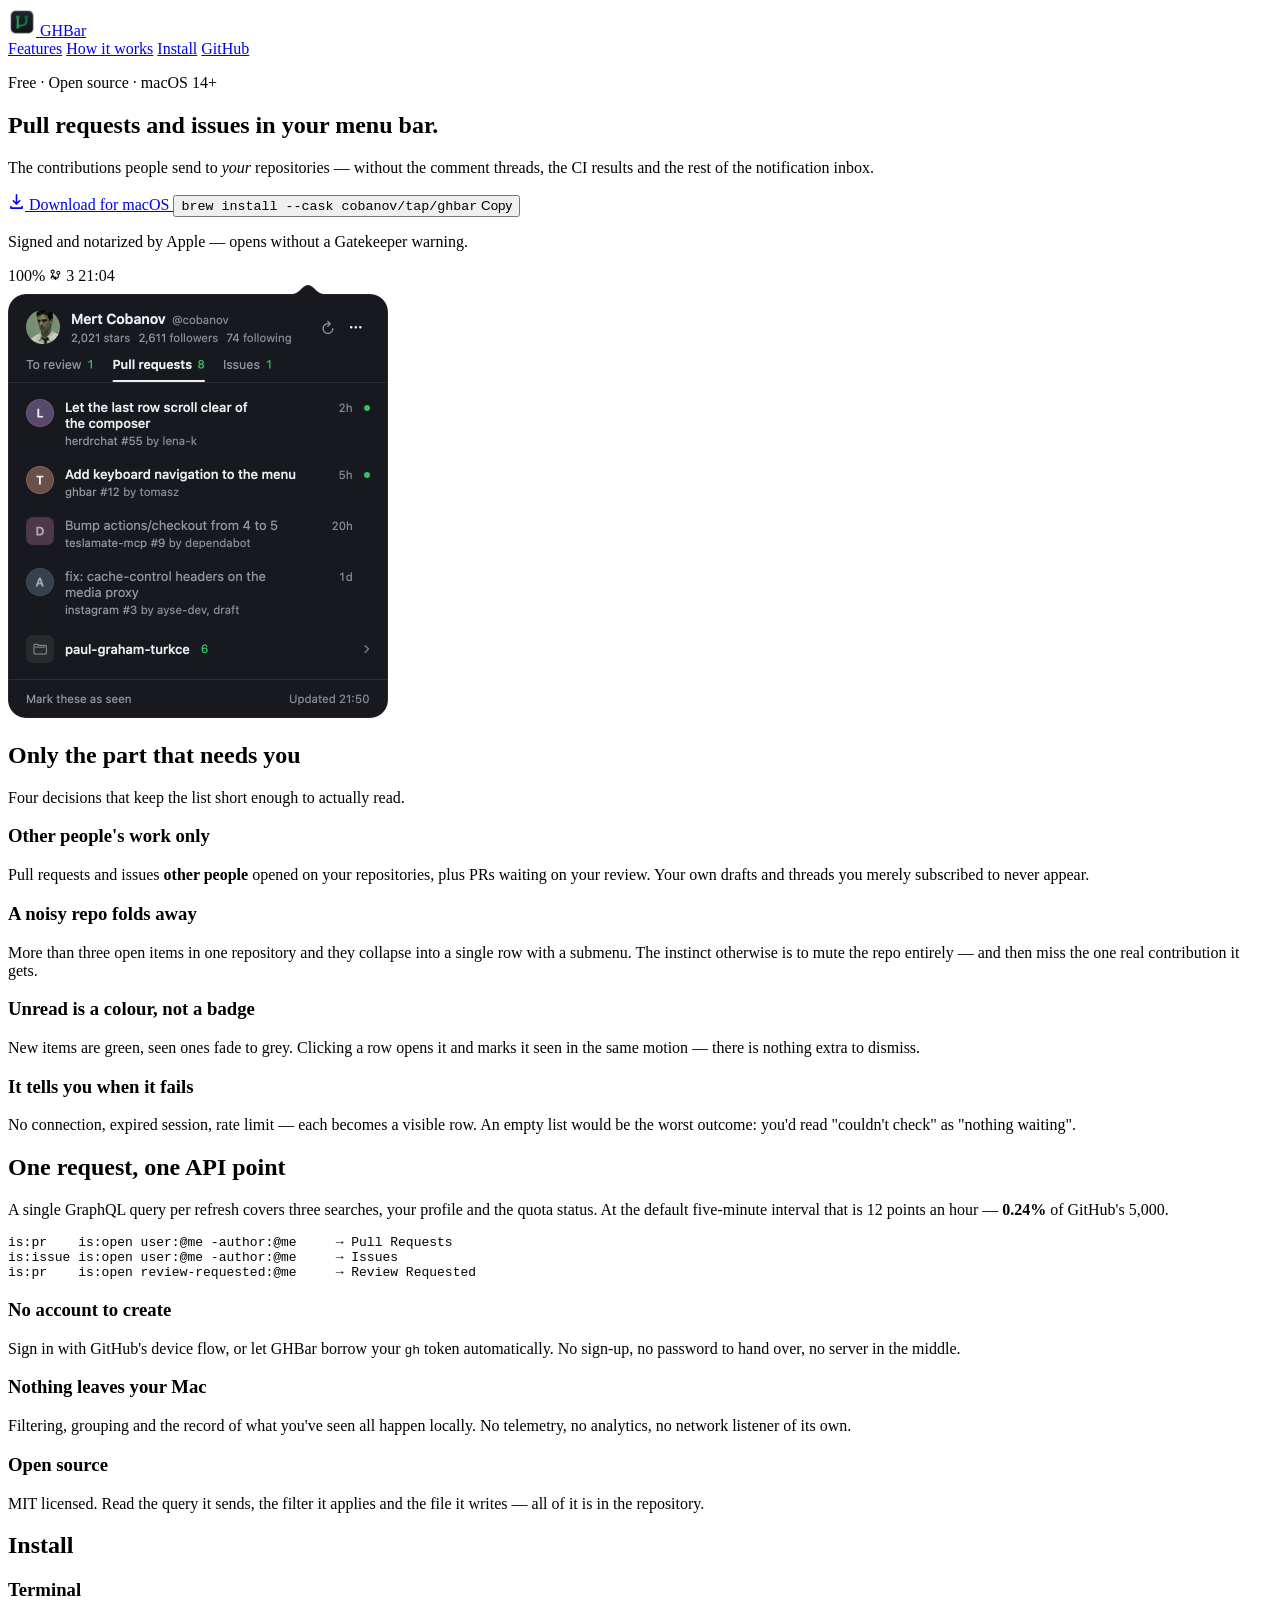
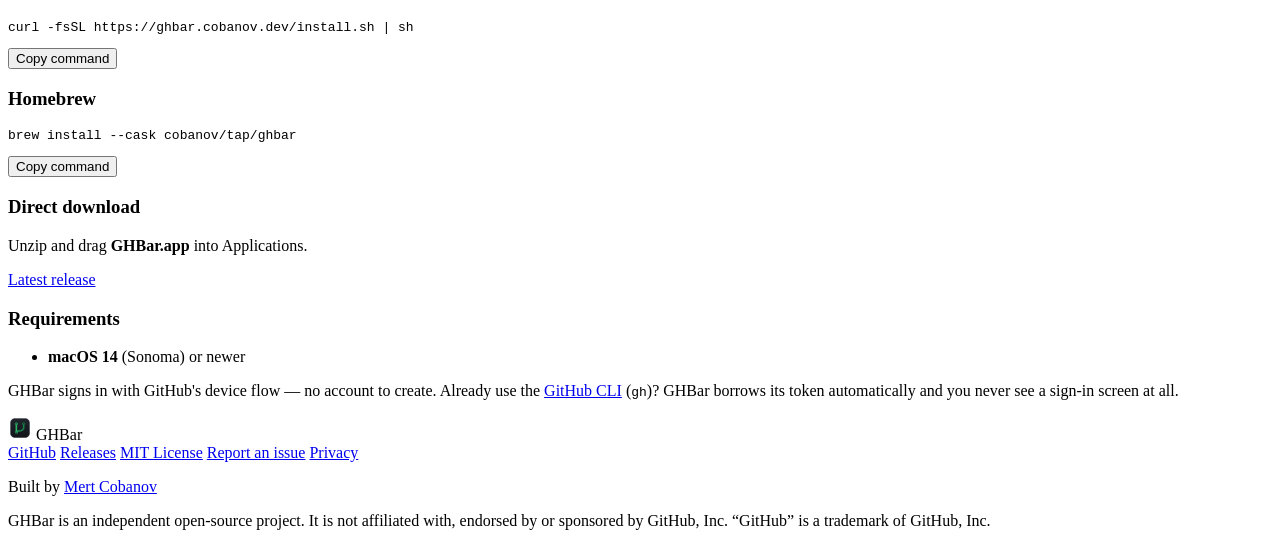
==== commit 43048bb7: "Site: back to the previous design Reverts f52fe68, the redesign; the site is as it was in adf7826.  " ====
--- a/site/index.html
+++ b/site/index.html
@@ -3,24 +3,23 @@
 <head>
 <meta charset="utf-8" />
 <meta name="viewport" content="width=device-width, initial-scale=1" />
-<title>GHBar: pull requests and issues in your Mac's menu bar</title>
-<meta name="description" content="GHBar shows the pull requests and issues people open on your GitHub repositories, and the reviews waiting on you, in the macOS menu bar. Free and open source." />
-<meta name="theme-color" content="#13612e" />
+<title>GHBar — Pull requests and issues in your macOS menu bar</title>
+<meta name="description" content="GHBar keeps the pull requests and issues people open on your repositories in the macOS menu bar. Free, open source, one API call per refresh." />
 
 <meta property="og:type" content="website" />
-<meta property="og:title" content="GHBar: pull requests people send you, in your menu bar" />
-<meta property="og:description" content="A free, open-source macOS menu bar app for the pull requests and issues people open on your GitHub repositories." />
+<meta property="og:title" content="GHBar — Pull requests and issues in your menu bar" />
+<meta property="og:description" content="The contributions people send you, without the rest of the notification inbox." />
 <meta property="og:url" content="https://ghbar.cobanov.dev/" />
-<meta property="og:image" content="https://ghbar.cobanov.dev/assets/og.png?v=3" />
+<meta property="og:image" content="https://ghbar.cobanov.dev/assets/og.png" />
 <meta property="og:image:width" content="1200" />
 <meta property="og:image:height" content="630" />
 <meta name="twitter:card" content="summary_large_image" />
-<meta name="twitter:image" content="https://ghbar.cobanov.dev/assets/og.png?v=3" />
+<meta name="twitter:image" content="https://ghbar.cobanov.dev/assets/og.png" />
 
 <link rel="icon" type="image/png" href="/assets/ghbar-icon.png" />
 <link rel="preconnect" href="https://fonts.googleapis.com" />
 <link rel="preconnect" href="https://fonts.gstatic.com" crossorigin />
-<link href="https://fonts.googleapis.com/css2?family=Mona+Sans:wdth,wght@100..125,400..900&display=swap" rel="stylesheet" />
+<link href="https://fonts.googleapis.com/css2?family=DM+Sans:opsz,wght@9..40,400;9..40,500;9..40,600;9..40,700&family=JetBrains+Mono:wght@400;500&display=swap" rel="stylesheet" />
 <link rel="stylesheet" href="/styles.css" />
 
 <script
@@ -32,176 +31,253 @@
 </head>
 <body>
 
-<!-- The top of the page is a Mac menu bar; GHBar's status item opens the panel below it. -->
-<header class="menubar">
-  <a class="app" href="/">GHBar</a>
-  <a href="#install">Install</a>
-  <a class="optional" href="https://github.com/cobanov/ghbar">GitHub</a>
-  <a class="optional" href="/privacy">Privacy</a>
-  <span class="spacer"></span>
-  <button class="mb-item status-item" id="status-item" aria-controls="panel" aria-expanded="true" aria-label="GHBar, 10 new">
-    <svg viewBox="0 0 16 16" aria-hidden="true"><use href="#pr-glyph" /></svg><span id="status-count">10</span>
-  </button>
-  <span class="mb-item clock" id="clock" aria-hidden="true"></span>
+<header class="nav-wrap">
+  <nav class="nav glass">
+    <a class="brand" href="/">
+      <img src="/assets/ghbar-icon.png" alt="" width="28" height="28" />
+      <span>GHBar</span>
+    </a>
+    <div class="nav-links">
+      <a href="#features">Features</a>
+      <a href="#how">How it works</a>
+      <a href="#install">Install</a>
+      <a href="https://github.com/cobanov/ghbar">GitHub</a>
+    </div>
+  </nav>
 </header>
 
 <main>
 
+<!-- ─────────────────────────── hero ─────────────────────────── -->
 <section class="hero">
-  <div class="hero-copy">
-    <h1>Pull requests people send you, in your menu bar.</h1>
-    <p class="lede">
-      GHBar shows the pull requests and issues others open on your GitHub repositories,
-      and the reviews waiting on you. Green means you haven't looked yet.
+  <div class="container hero-grid">
+    <div class="hero-copy">
+      <p class="eyebrow">Free · Open source · macOS 14+</p>
+      <h1>Pull requests and issues in your menu bar.</h1>
+      <p class="lede">
+        The contributions people send to <em>your</em> repositories — without the
+        comment threads, the CI results and the rest of the notification inbox.
+      </p>
+
+      <div class="cta-row">
+        <a class="btn btn-primary" href="https://github.com/cobanov/ghbar/releases/latest">
+          <svg viewBox="0 0 16 16" width="17" height="17" aria-hidden="true"><path fill="currentColor" d="M8 1a.75.75 0 0 1 .75.75v6.69l1.72-1.72a.75.75 0 1 1 1.06 1.06l-3 3a.75.75 0 0 1-1.06 0l-3-3a.75.75 0 0 1 1.06-1.06l1.72 1.72V1.75A.75.75 0 0 1 8 1ZM2.75 12a.75.75 0 0 1 .75.75v.75h9v-.75a.75.75 0 0 1 1.5 0v1.5a.75.75 0 0 1-.75.75h-10.5a.75.75 0 0 1-.75-.75v-1.5a.75.75 0 0 1 .75-.75Z"/></svg>
+          Download for macOS
+        </a>
+        <button class="btn btn-ghost copy" data-copy="brew install --cask cobanov/tap/ghbar">
+          <code>brew install --cask cobanov/tap/ghbar</code>
+          <span class="copy-label">Copy</span>
+        </button>
+      </div>
+
+      <p class="fineprint">
+        Signed and notarized by Apple — opens without a Gatekeeper warning.
+      </p>
+    </div>
+
+    <!--
+      Urun gorseli: panel, uygulamanin kendisinden ornek veriyle cizildi
+      (GHBar --render-panel). Panel degisince yeniden cizilmeli.
+    -->
+    <div class="hero-shot" aria-label="GHBar panel preview">
+      <div class="menubar glass">
+        <span class="mb-dot"></span>
+        <span class="mb-item">100%</span>
+        <span class="mb-item mb-active">
+          <svg class="pr" viewBox="0 0 16 16" width="13" height="13"><use href="#pr-glyph"/></svg> 3
+        </span>
+        <span class="mb-item">21:04</span>
+      </div>
+
+      <img class="panel-shot" src="/assets/panel.png" width="380" height="433" alt="The GHBar panel: tabs for reviews, pull requests and issues, each row with its author" />
+    </div>
+  </div>
+</section>
+
+<!-- ────────────────────────── features ────────────────────────── -->
+<section id="features" class="container section">
+  <h2>Only the part that needs you</h2>
+  <p class="section-lede">
+    Four decisions that keep the list short enough to actually read.
+  </p>
+
+  <div class="cards">
+    <article class="card glass">
+      <h3>Other people's work only</h3>
+      <p>
+        Pull requests and issues <strong>other people</strong> opened on your
+        repositories, plus PRs waiting on your review. Your own drafts and
+        threads you merely subscribed to never appear.
+      </p>
+    </article>
+
+    <article class="card glass">
+      <h3>A noisy repo folds away</h3>
+      <p>
+        More than three open items in one repository and they collapse into a
+        single row with a submenu. The instinct otherwise is to mute the repo
+        entirely — and then miss the one real contribution it gets.
+      </p>
+    </article>
+
+    <article class="card glass">
+      <h3>Unread is a colour, not a badge</h3>
+      <p>
+        New items are green, seen ones fade to grey. Clicking a row opens it and
+        marks it seen in the same motion — there is nothing extra to dismiss.
+      </p>
+    </article>
+
+    <article class="card glass">
+      <h3>It tells you when it fails</h3>
+      <p>
+        No connection, expired session, rate limit — each becomes a visible row.
+        An empty list would be the worst outcome: you'd read "couldn't check" as
+        "nothing waiting".
+      </p>
+    </article>
+  </div>
+</section>
+
+<!-- ────────────────────────── how it works ────────────────────────── -->
+<section id="how" class="section-alt">
+  <div class="container section">
+    <h2>One request, one API point</h2>
+    <p class="section-lede">
+      A single GraphQL query per refresh covers three searches, your profile and
+      the quota status. At the default five-minute interval that is 12 points an
+      hour — <strong>0.24%</strong> of GitHub's 5,000.
     </p>
 
-    <div class="install-line">
-      <code>curl -fsSL https://ghbar.cobanov.dev/install.sh | sh</code>
-      <button class="copy" data-copy="curl -fsSL https://ghbar.cobanov.dev/install.sh | sh">Copy</button>
-    </div>
-    <p class="alt-install">
-      Or <code>brew install --cask cobanov/tap/ghbar</code>, or
-      <a href="https://github.com/cobanov/ghbar/releases/latest/download/GHBar-macos.zip">download the app</a>.
-      Free and open source, for macOS 14 and later.
+    <pre class="code glass"><code>is:pr    is:open user:@me -author:@me     <span class="c">→ Pull Requests</span>
+is:issue is:open user:@me -author:@me     <span class="c">→ Issues</span>
+is:pr    is:open review-requested:@me     <span class="c">→ Review Requested</span></code></pre>
+
+    <div class="cards cards-3">
+      <article class="card glass">
+        <h3>No account to create</h3>
+        <p>
+          Sign in with GitHub's device flow, or let GHBar borrow your
+          <code>gh</code> token automatically. No sign-up, no password to hand
+          over, no server in the middle.
+        </p>
+      </article>
+      <article class="card glass">
+        <h3>Nothing leaves your Mac</h3>
+        <p>
+          Filtering, grouping and the record of what you've seen all happen
+          locally. No telemetry, no analytics, no network listener of its own.
+        </p>
+      </article>
+      <article class="card glass">
+        <h3>Open source</h3>
+        <p>
+          MIT licensed. Read the query it sends, the filter it applies and the
+          file it writes — all of it is in the repository.
+        </p>
+      </article>
+    </div>
+  </div>
+</section>
+
+<!-- ────────────────────────── install ────────────────────────── -->
+<section id="install" class="container section">
+  <h2>Install</h2>
+
+  <div class="install-grid">
+    <div class="card glass">
+      <h3>Terminal</h3>
+      <pre class="code inline"><code>curl -fsSL https://ghbar.cobanov.dev/install.sh | sh</code></pre>
+      <button class="btn btn-ghost small copy" data-copy="curl -fsSL https://ghbar.cobanov.dev/install.sh | sh">
+        <span class="copy-label">Copy command</span>
+      </button>
+    </div>
+
+    <div class="card glass">
+      <h3>Homebrew</h3>
+      <pre class="code inline"><code>brew install --cask cobanov/tap/ghbar</code></pre>
+      <button class="btn btn-ghost small copy" data-copy="brew install --cask cobanov/tap/ghbar">
+        <span class="copy-label">Copy command</span>
+      </button>
+    </div>
+
+    <div class="card glass">
+      <h3>Direct download</h3>
+      <p>Unzip and drag <strong>GHBar.app</strong> into Applications.</p>
+      <a class="btn btn-primary small" href="https://github.com/cobanov/ghbar/releases/latest">
+        Latest release
+      </a>
+    </div>
+  </div>
+
+  <div class="requirements card glass">
+    <h3>Requirements</h3>
+    <ul>
+      <li><strong>macOS 14</strong> (Sonoma) or newer</li>
+    </ul>
+    <p class="fineprint">
+      GHBar signs in with GitHub's device flow — no account to create. Already use
+      the <a href="https://cli.github.com">GitHub CLI</a> (<code>gh</code>)? GHBar
+      borrows its token automatically and you never see a sign-in screen at all.
     </p>
   </div>
-
-  <div class="panel-slot">
-    <div class="panel" id="panel" role="region" aria-label="GHBar panel, with example data">
-      <svg class="arrow" viewBox="0 0 34 10" aria-hidden="true">
-        <path d="M0 10V9h0C8.84 9 10.88 0 17 0s8.16 9 17 9v1z" fill="#17191e" />
-        <path d="M0 9C8.84 9 10.88 0 17 0s8.16 9 17 9" fill="none" stroke="rgba(255,255,255,0.08)" />
-      </svg>
-      <div class="panel-body">
-        <div class="p-head">
-          <img class="p-avatar" src="/assets/avatar.jpg" alt="" width="34" height="34" />
-          <div class="p-id">
-            <div class="p-name">Mert Cobanov<span class="p-login">@cobanov</span></div>
-            <div class="p-stats">2,021 stars&ensp;2,611 followers<span class="p-follow">&ensp;74 following</span></div>
-          </div>
-          <button class="p-icon" id="refresh" aria-label="Refresh">
-            <svg viewBox="0 0 16 16" aria-hidden="true"><path fill="none" stroke="currentColor" stroke-width="1.5" stroke-linecap="round" d="M13.25 8A5.25 5.25 0 1 1 11.6 4.2M13.25 2.25v2.5h-2.5" /></svg>
-          </button>
-          <span class="p-icon" aria-hidden="true">
-            <svg viewBox="0 0 16 16"><circle cx="3" cy="8" r="1.4" fill="currentColor" /><circle cx="8" cy="8" r="1.4" fill="currentColor" /><circle cx="13" cy="8" r="1.4" fill="currentColor" /></svg>
-          </span>
-        </div>
-        <div class="p-tabs" role="tablist" id="tabs"></div>
-        <div class="p-list" id="list" role="tabpanel"></div>
-        <div class="p-foot">
-          <button id="mark-seen">Mark these as seen</button>
-          <span class="p-updated" id="updated"></span>
-        </div>
-      </div>
-    </div>
-    <p class="try">Example data. Click a row to mark it seen.</p>
-  </div>
-</section>
-
-<section class="section">
-  <h2>What it does</h2>
-  <dl class="facts">
-    <div>
-      <dt>Only what's waiting on you</dt>
-      <dd><p>Pull requests and issues other people opened on your repositories, reviews
-      requested from you, and your own open pull requests. Add organizations or other
-      accounts in Settings.</p></dd>
-    </div>
-    <div>
-      <dt>Green until you've seen it</dt>
-      <dd><p>The number in the menu bar counts what's new. Open an item, or mark a whole tab
-      as seen, and it turns grey.</p></dd>
-    </div>
-    <div>
-      <dt>Works from the keyboard</dt>
-      <dd>
-        <p>Move through the list, open a row, switch tabs and refresh without the mouse.</p>
-        <div class="keys">
-          <span><kbd>↑</kbd><kbd>↓</kbd> move</span>
-          <span><kbd>Return</kbd> open</span>
-          <span><kbd>←</kbd><kbd>→</kbd> tabs</span>
-          <span><kbd>⌘R</kbd> refresh</span>
-          <span><kbd>⌘,</kbd> settings</span>
-        </div>
-      </dd>
-    </div>
-    <div>
-      <dt>Your token stays on your Mac</dt>
-      <dd><p>Sign in with GitHub, or continue as the account the GitHub CLI uses. The token is
-      kept in the Keychain, and GHBar talks only to GitHub: no server, no analytics.</p></dd>
-    </div>
-    <div>
-      <dt>Light on the rate limit</dt>
-      <dd><p>One GraphQL request per refresh, every five minutes by default, and again when
-      the Mac wakes or comes back online.</p></dd>
-    </div>
-  </dl>
-</section>
-
-<section class="section" id="install">
-  <h2>Install</h2>
-  <dl class="facts">
-    <div>
-      <dt>Terminal</dt>
-      <dd>
-        <div class="install-line">
-          <code>curl -fsSL https://ghbar.cobanov.dev/install.sh | sh</code>
-          <button class="copy" data-copy="curl -fsSL https://ghbar.cobanov.dev/install.sh | sh">Copy</button>
-        </div>
-        <p>Downloads the latest release, checks that Apple notarized it, puts GHBar in
-        Applications and opens it. Run it again to update.
-        <a href="https://github.com/cobanov/ghbar/blob/main/install.sh">Read the script</a>.</p>
-      </dd>
-    </div>
-    <div>
-      <dt>Homebrew</dt>
-      <dd>
-        <div class="install-line">
-          <code>brew install --cask cobanov/tap/ghbar</code>
-          <button class="copy" data-copy="brew install --cask cobanov/tap/ghbar">Copy</button>
-        </div>
-        <p>Update with <code>brew upgrade --cask ghbar</code>.</p>
-      </dd>
-    </div>
-    <div>
-      <dt>Download</dt>
-      <dd><p><a href="https://github.com/cobanov/ghbar/releases/latest/download/GHBar-macos.zip">GHBar-macos.zip</a>
-      from the latest release. Unzip it and move GHBar to Applications.</p></dd>
-    </div>
-    <div>
-      <dt>Requirements</dt>
-      <dd><p>macOS 14 Sonoma or later, and a GitHub account.</p></dd>
-    </div>
-  </dl>
 </section>
 
 </main>
 
 <footer>
-  <nav>
-    <a href="https://github.com/cobanov/ghbar">Source on GitHub</a>
-    <a href="https://github.com/cobanov/ghbar/releases">Releases</a>
-    <a href="https://github.com/cobanov/ghbar/issues">Report a problem</a>
-    <a href="/privacy">Privacy</a>
-  </nav>
-  <p>GHBar is free and open source under the MIT license, made by
-  <a href="https://github.com/cobanov">Mert Cobanov</a>.</p>
-  <p>GHBar is an independent project. It is not affiliated with, endorsed by or sponsored by
-  GitHub, Inc. &ldquo;GitHub&rdquo; is a trademark of GitHub, Inc.</p>
+  <div class="container footer-inner">
+    <div class="footer-brand">
+      <img src="/assets/ghbar-icon.png" alt="" width="24" height="24" />
+      <span>GHBar</span>
+    </div>
+    <div class="footer-links">
+      <a href="https://github.com/cobanov/ghbar">GitHub</a>
+      <a href="https://github.com/cobanov/ghbar/releases">Releases</a>
+      <a href="https://github.com/cobanov/ghbar/blob/main/LICENSE">MIT License</a>
+      <a href="https://github.com/cobanov/ghbar/issues">Report an issue</a>
+      <a href="/privacy">Privacy</a>
+    </div>
+    <p class="footer-note">Built by <a href="https://github.com/cobanov">Mert Cobanov</a></p>
+    <p class="footer-note">GHBar is an independent open-source project. It is not affiliated with, endorsed by or sponsored by GitHub, Inc. &ldquo;GitHub&rdquo; is a trademark of GitHub, Inc.</p>
+  </div>
 </footer>
 
+<!-- SVG sembol tanimlari: her ikon tek yerde, sayfada tekrar tekrar kullaniliyor -->
 <svg width="0" height="0" style="position:absolute" aria-hidden="true">
   <symbol id="pr-glyph" viewBox="0 0 16 16">
     <path fill="currentColor" d="M4.5 3.25a1.25 1.25 0 1 0 0 2.5 1.25 1.25 0 0 0 0-2.5ZM2 4.5a2.5 2.5 0 1 1 3.13 2.42v2.16a2.5 2.5 0 1 1-1.25 0V6.92A2.5 2.5 0 0 1 2 4.5Zm2.5 6.75a1.25 1.25 0 1 0 0 2.5 1.25 1.25 0 0 0 0-2.5Zm7-8a2.5 2.5 0 0 1 .62 4.92v1.9a3.25 3.25 0 0 1-3.25 3.25H8.3l.72.72a.63.63 0 1 1-.89.88l-1.79-1.78a.63.63 0 0 1 0-.89l1.79-1.78a.63.63 0 1 1 .89.88l-.72.72h.57a2 2 0 0 0 2-2v-1.9a2.5 2.5 0 0 1 .63-4.92Zm0 1.25a1.25 1.25 0 1 0 0 2.5 1.25 1.25 0 0 0 0-2.5Z"/>
   </symbol>
+  <symbol id="issue-glyph" viewBox="0 0 16 16">
+    <path fill="currentColor" d="M8 1.5a6.5 6.5 0 1 0 0 13 6.5 6.5 0 0 0 0-13ZM.25 8a7.75 7.75 0 1 1 15.5 0 7.75 7.75 0 0 1-15.5 0ZM8 5.5a2.5 2.5 0 1 1 0 5 2.5 2.5 0 0 1 0-5Z"/>
+  </symbol>
   <symbol id="folder-glyph" viewBox="0 0 16 16">
-    <path fill="none" stroke="currentColor" stroke-width="1.2" d="M1.75 3.25h3.9c.33 0 .64.13.88.37l.97.96h6.75c.55 0 1 .45 1 1v6.67c0 .55-.45 1-1 1H1.75c-.55 0-1-.45-1-1V4.25c0-.55.45-1 1-1Z"/>
-  </symbol>
-  <symbol id="chev-glyph" viewBox="0 0 9 9">
-    <path fill="none" stroke="currentColor" stroke-width="1.6" stroke-linecap="round" stroke-linejoin="round" d="M3 1.5 6 4.5 3 7.5"/>
+    <path fill="currentColor" d="M1.75 2.5h4.06c.4 0 .78.16 1.06.44l.94.94h6.44c.97 0 1.75.78 1.75 1.75v6.62c0 .97-.78 1.75-1.75 1.75H1.75C.78 14 0 13.22 0 12.25V4.25C0 3.28.78 2.5 1.75 2.5Z"/>
+  </symbol>
+  <symbol id="gauge-glyph" viewBox="0 0 16 16">
+    <path fill="currentColor" d="M8 2a6 6 0 0 0-5.2 9h10.4A6 6 0 0 0 8 2Zm0-1.25A7.25 7.25 0 0 1 14.6 11.4a1.1 1.1 0 0 1-1 .6H2.4a1.1 1.1 0 0 1-1-.6A7.25 7.25 0 0 1 8 .75Zm3.1 3.6a.63.63 0 0 1 .1.88L8.9 8.16a1.25 1.25 0 1 1-.98-.78l2.3-2.94a.63.63 0 0 1 .88-.1Z"/>
   </symbol>
 </svg>
 
-<script src="/panel.js"></script>
+<script>
+  // "Copy" dugmeleri: panoya yazar, iki saniye geri bildirim gosterir.
+  document.querySelectorAll('.copy').forEach(function (button) {
+    button.addEventListener('click', function () {
+      var text = button.dataset.copy;
+      navigator.clipboard.writeText(text).then(function () {
+        var label = button.querySelector('.copy-label');
+        if (!label) return;
+        var original = label.textContent;
+        label.textContent = 'Copied';
+        button.classList.add('copied');
+        setTimeout(function () {
+          label.textContent = original;
+          button.classList.remove('copied');
+        }, 2000);
+      });
+    });
+  });
+</script>
+
 </body>
 </html>
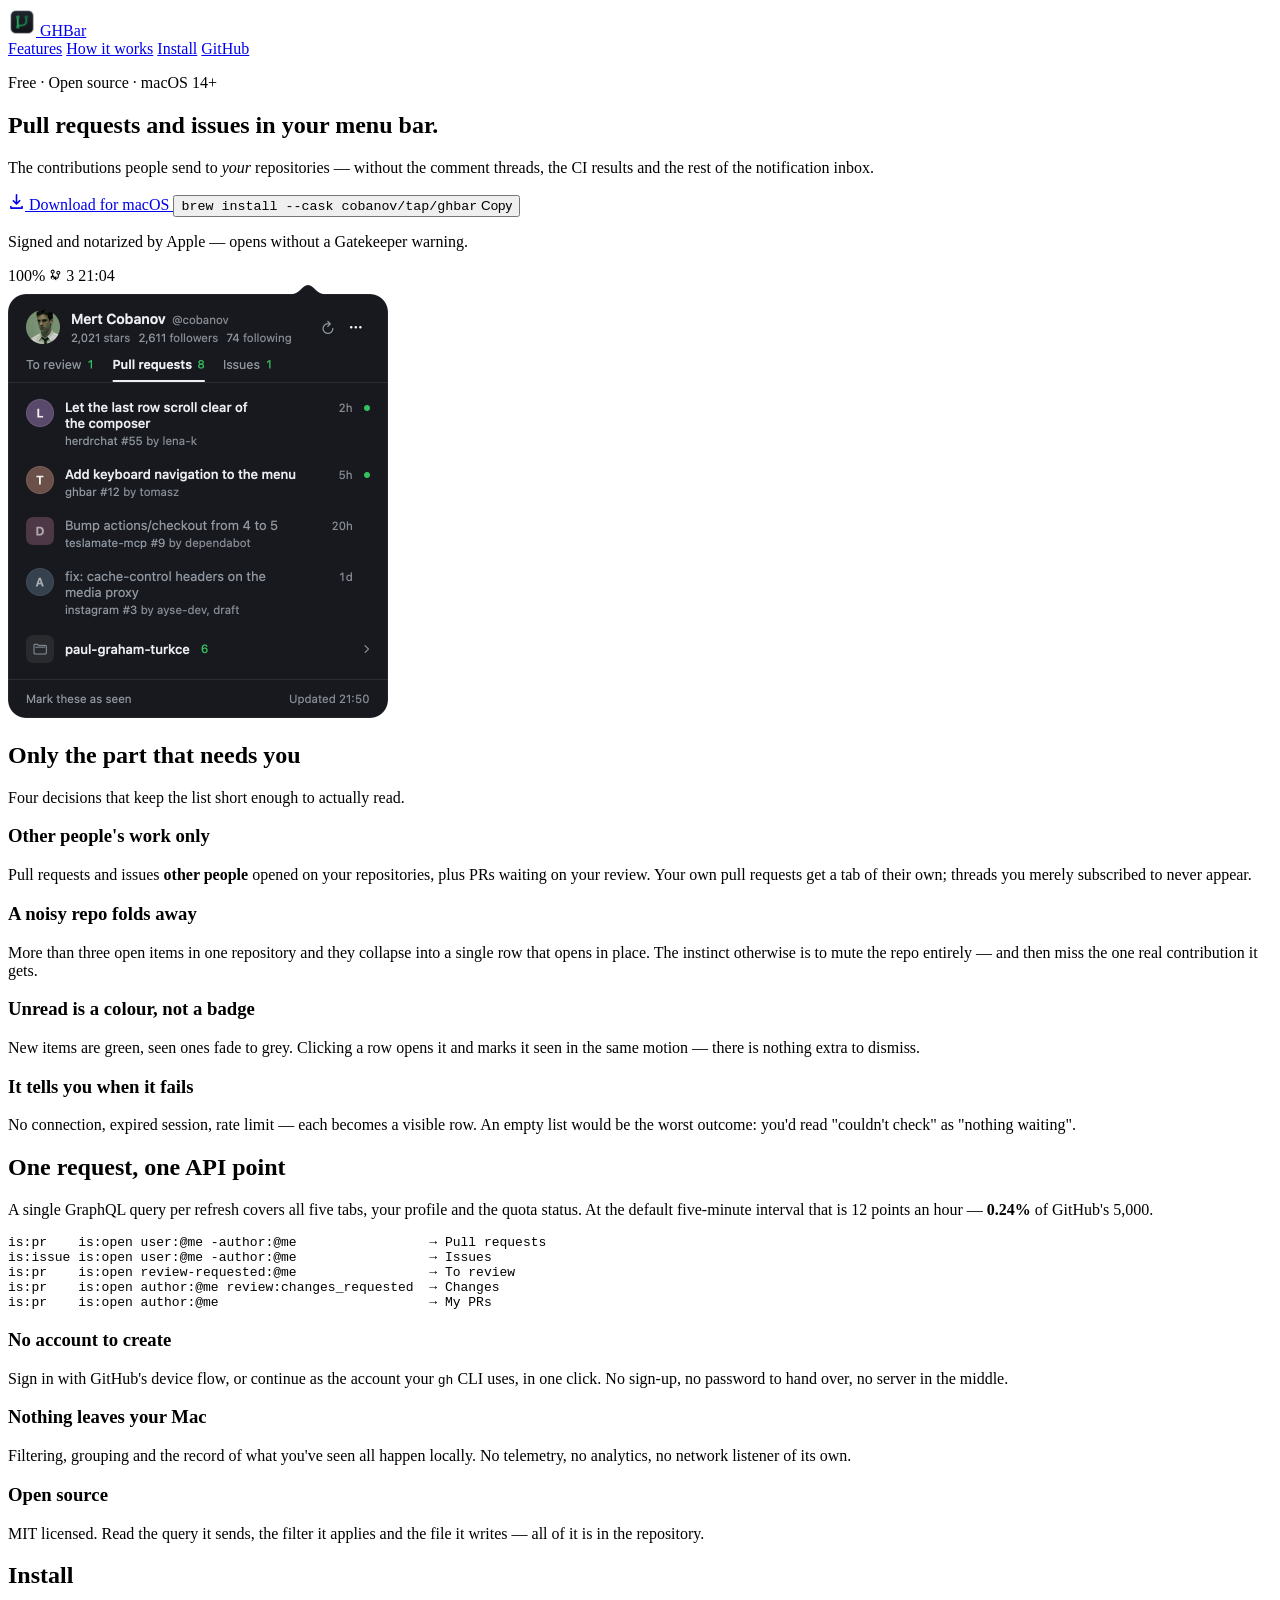
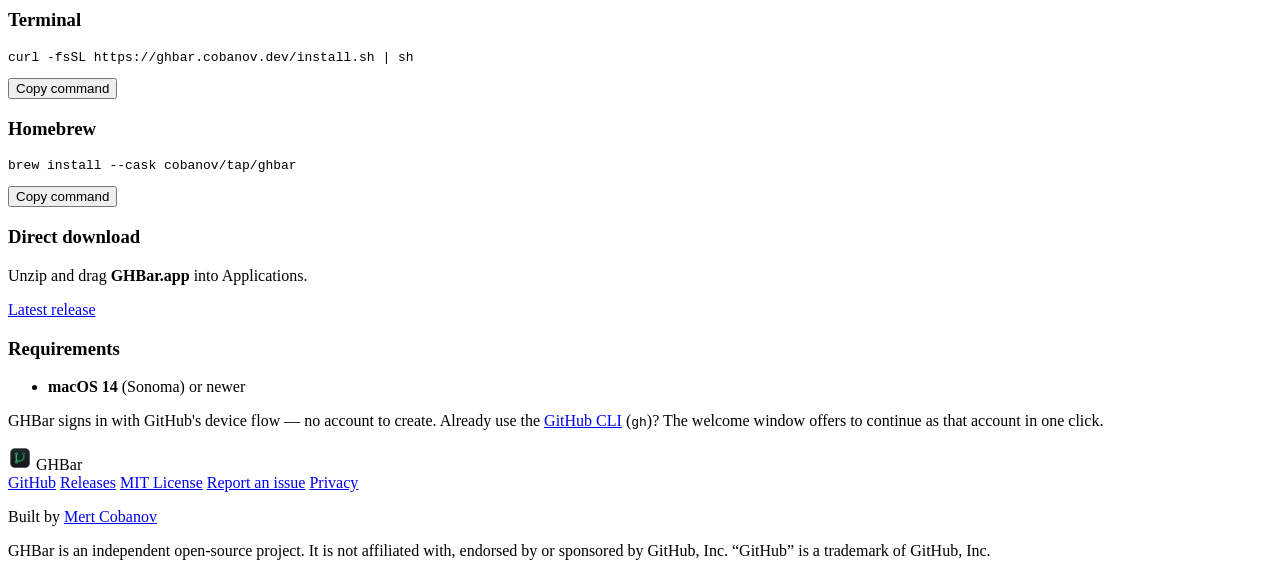
==== commit ed75d371: "Site: bring the copy up to date, show install commands in full - Your own pull requests have a tab; " ====
--- a/site/index.html
+++ b/site/index.html
@@ -106,8 +106,8 @@
       <h3>Other people's work only</h3>
       <p>
         Pull requests and issues <strong>other people</strong> opened on your
-        repositories, plus PRs waiting on your review. Your own drafts and
-        threads you merely subscribed to never appear.
+        repositories, plus PRs waiting on your review. Your own pull requests
+        get a tab of their own; threads you merely subscribed to never appear.
       </p>
     </article>
 
@@ -115,7 +115,7 @@
       <h3>A noisy repo folds away</h3>
       <p>
         More than three open items in one repository and they collapse into a
-        single row with a submenu. The instinct otherwise is to mute the repo
+        single row that opens in place. The instinct otherwise is to mute the repo
         entirely — and then miss the one real contribution it gets.
       </p>
     </article>
@@ -144,21 +144,23 @@
   <div class="container section">
     <h2>One request, one API point</h2>
     <p class="section-lede">
-      A single GraphQL query per refresh covers three searches, your profile and
+      A single GraphQL query per refresh covers all five tabs, your profile and
       the quota status. At the default five-minute interval that is 12 points an
       hour — <strong>0.24%</strong> of GitHub's 5,000.
     </p>
 
-    <pre class="code glass"><code>is:pr    is:open user:@me -author:@me     <span class="c">→ Pull Requests</span>
-is:issue is:open user:@me -author:@me     <span class="c">→ Issues</span>
-is:pr    is:open review-requested:@me     <span class="c">→ Review Requested</span></code></pre>
+    <pre class="code glass"><code>is:pr    is:open user:@me -author:@me                 <span class="c">→ Pull requests</span>
+is:issue is:open user:@me -author:@me                 <span class="c">→ Issues</span>
+is:pr    is:open review-requested:@me                 <span class="c">→ To review</span>
+is:pr    is:open author:@me review:changes_requested  <span class="c">→ Changes</span>
+is:pr    is:open author:@me                           <span class="c">→ My PRs</span></code></pre>
 
     <div class="cards cards-3">
       <article class="card glass">
         <h3>No account to create</h3>
         <p>
-          Sign in with GitHub's device flow, or let GHBar borrow your
-          <code>gh</code> token automatically. No sign-up, no password to hand
+          Sign in with GitHub's device flow, or continue as the account your
+          <code>gh</code> CLI uses, in one click. No sign-up, no password to hand
           over, no server in the middle.
         </p>
       </article>
@@ -217,8 +219,8 @@
     </ul>
     <p class="fineprint">
       GHBar signs in with GitHub's device flow — no account to create. Already use
-      the <a href="https://cli.github.com">GitHub CLI</a> (<code>gh</code>)? GHBar
-      borrows its token automatically and you never see a sign-in screen at all.
+      the <a href="https://cli.github.com">GitHub CLI</a> (<code>gh</code>)? The welcome
+      window offers to continue as that account in one click.
     </p>
   </div>
 </section>
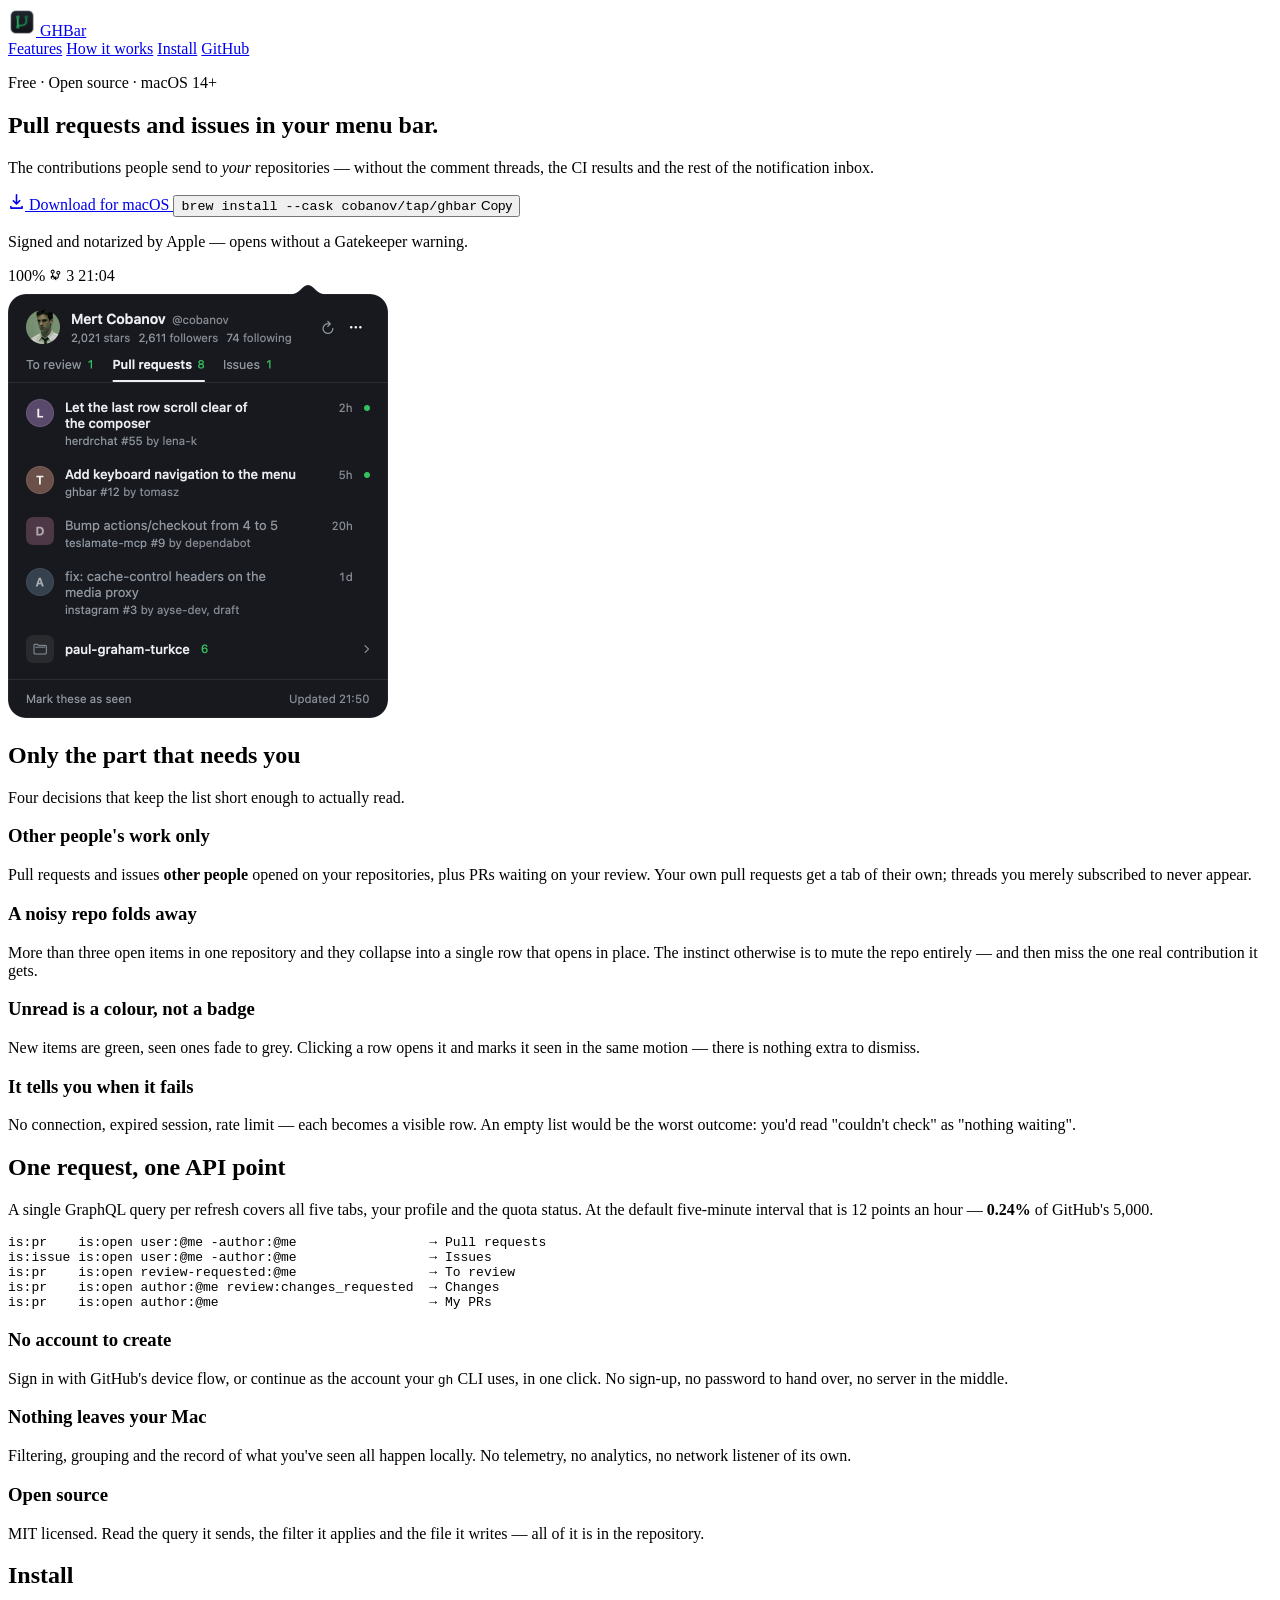
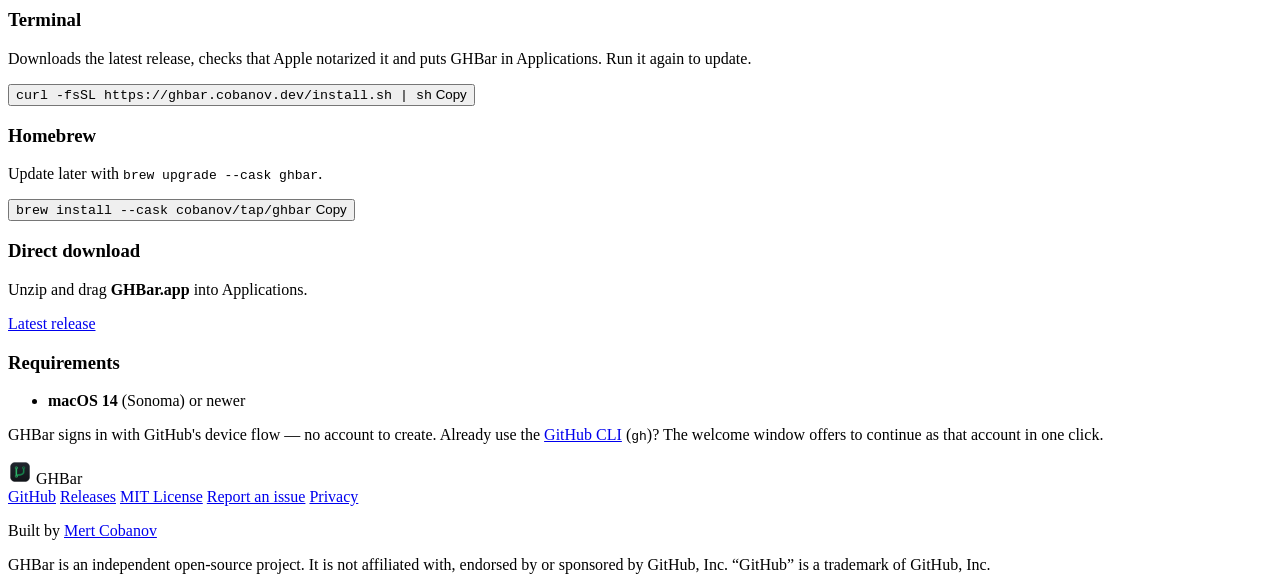
==== commit 0137aed6: "Site: nav no longer mixes with the page, install commands stay whole - Once the page scrolls, a fade" ====
--- a/site/index.html
+++ b/site/index.html
@@ -187,19 +187,22 @@
   <h2>Install</h2>
 
   <div class="install-grid">
-    <div class="card glass">
+    <div class="card glass install-main">
       <h3>Terminal</h3>
-      <pre class="code inline"><code>curl -fsSL https://ghbar.cobanov.dev/install.sh | sh</code></pre>
-      <button class="btn btn-ghost small copy" data-copy="curl -fsSL https://ghbar.cobanov.dev/install.sh | sh">
-        <span class="copy-label">Copy command</span>
+      <p>Downloads the latest release, checks that Apple notarized it and puts
+      GHBar in Applications. Run it again to update.</p>
+      <button class="btn btn-ghost copy" data-copy="curl -fsSL https://ghbar.cobanov.dev/install.sh | sh">
+        <code>curl -fsSL https://<wbr>ghbar.cobanov.dev/<wbr>install.sh | sh</code>
+        <span class="copy-label">Copy</span>
       </button>
     </div>
 
     <div class="card glass">
       <h3>Homebrew</h3>
-      <pre class="code inline"><code>brew install --cask cobanov/tap/ghbar</code></pre>
-      <button class="btn btn-ghost small copy" data-copy="brew install --cask cobanov/tap/ghbar">
-        <span class="copy-label">Copy command</span>
+      <p>Update later with <code>brew upgrade --cask ghbar</code>.</p>
+      <button class="btn btn-ghost copy" data-copy="brew install --cask cobanov/tap/ghbar">
+        <code>brew install --cask cobanov/tap/ghbar</code>
+        <span class="copy-label">Copy</span>
       </button>
     </div>
 
@@ -262,6 +265,12 @@
 </svg>
 
 <script>
+  // Sayfa kaydirilinca menu cubugu altindan gecen metni ortuyor.
+  var navWrap = document.querySelector('.nav-wrap');
+  function markScrolled() { navWrap.classList.toggle('scrolled', window.scrollY > 8); }
+  window.addEventListener('scroll', markScrolled, { passive: true });
+  markScrolled();
+
   // "Copy" dugmeleri: panoya yazar, iki saniye geri bildirim gosterir.
   document.querySelectorAll('.copy').forEach(function (button) {
     button.addEventListener('click', function () {
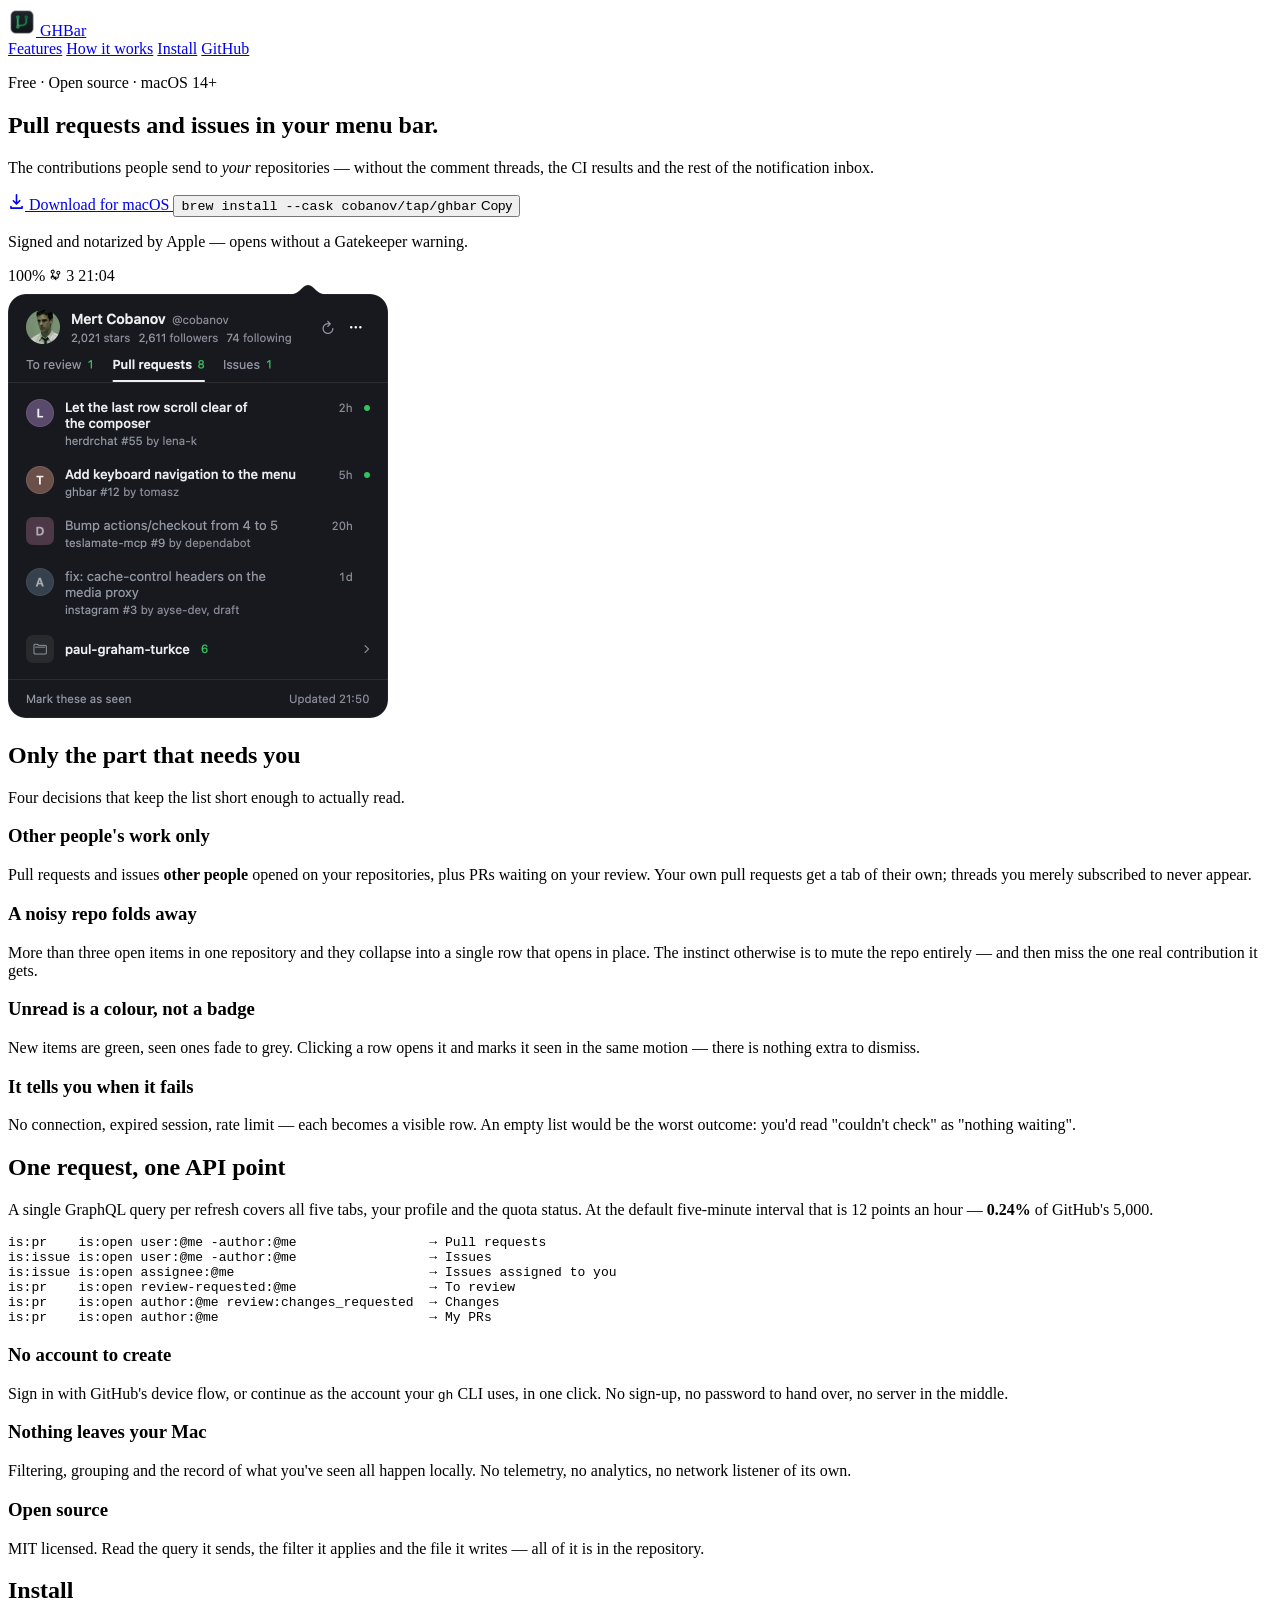
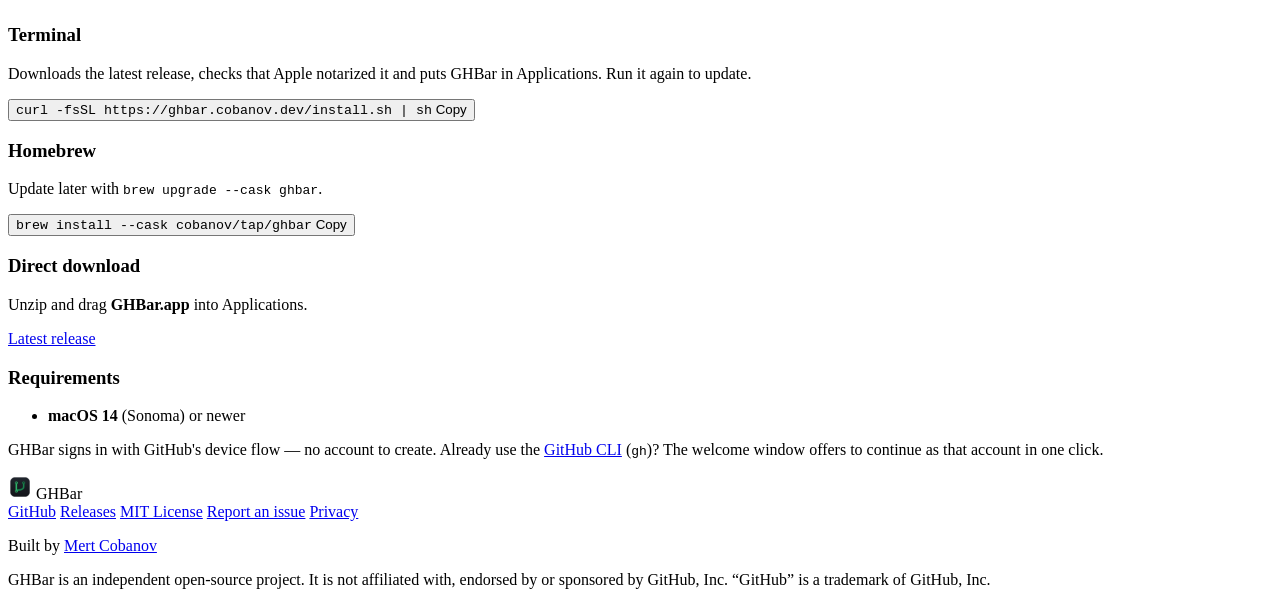
==== commit 94fbb2ff: "Site: list the assigned issues search" ====
--- a/site/index.html
+++ b/site/index.html
@@ -20,7 +20,7 @@
 <link rel="preconnect" href="https://fonts.googleapis.com" />
 <link rel="preconnect" href="https://fonts.gstatic.com" crossorigin />
 <link href="https://fonts.googleapis.com/css2?family=DM+Sans:opsz,wght@9..40,400;9..40,500;9..40,600;9..40,700&family=JetBrains+Mono:wght@400;500&display=swap" rel="stylesheet" />
-<link rel="stylesheet" href="/styles.css" />
+<link rel="stylesheet" href="/styles.css?v=4" />
 
 <script
   async
@@ -151,6 +151,7 @@
 
     <pre class="code glass"><code>is:pr    is:open user:@me -author:@me                 <span class="c">→ Pull requests</span>
 is:issue is:open user:@me -author:@me                 <span class="c">→ Issues</span>
+is:issue is:open assignee:@me                         <span class="c">→ Issues assigned to you</span>
 is:pr    is:open review-requested:@me                 <span class="c">→ To review</span>
 is:pr    is:open author:@me review:changes_requested  <span class="c">→ Changes</span>
 is:pr    is:open author:@me                           <span class="c">→ My PRs</span></code></pre>
